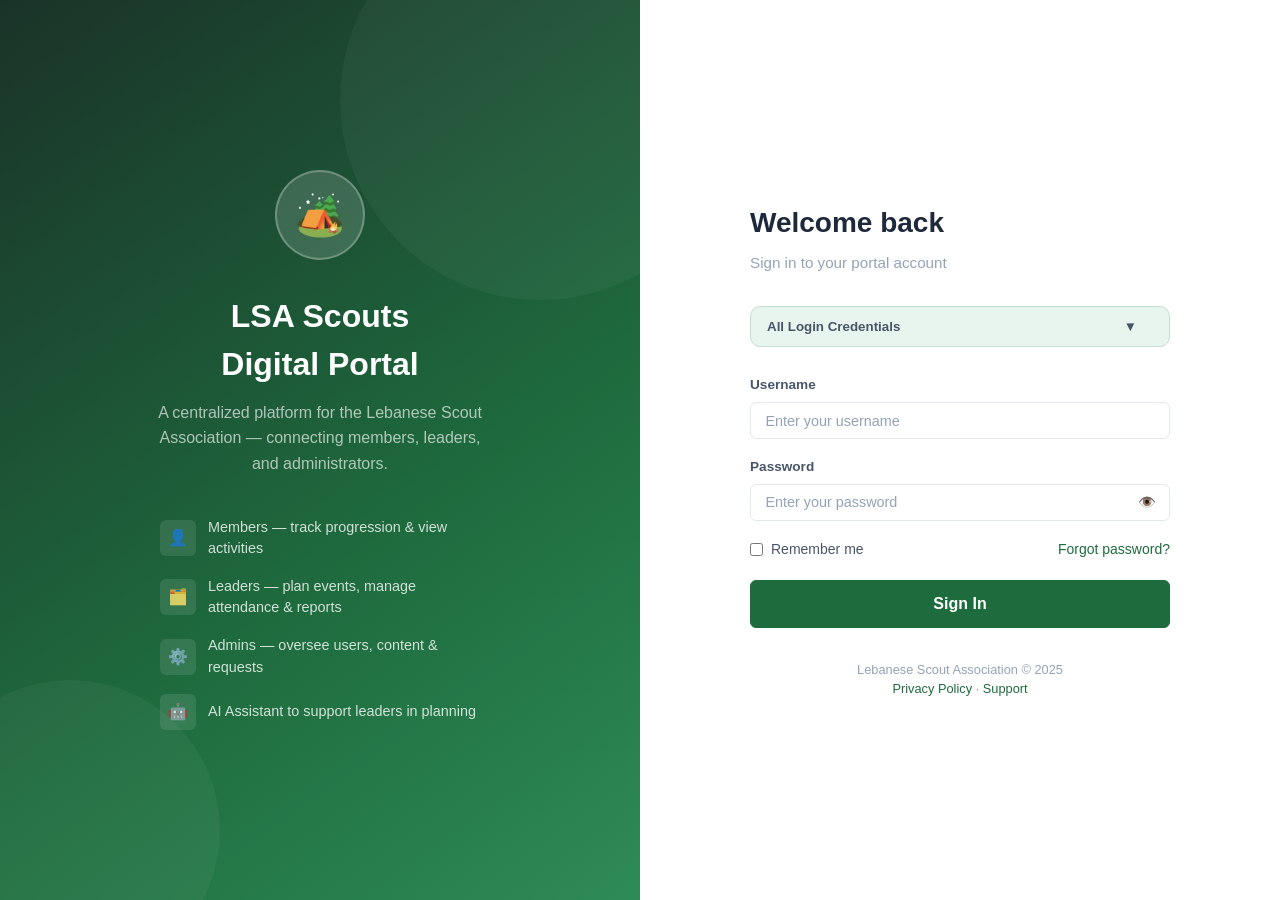
==== index.html @ 4b311499 "first commit" ====
<!DOCTYPE html>
<html lang="en">
<head>
  <meta charset="UTF-8" />
  <meta name="viewport" content="width=device-width, initial-scale=1.0" />
  <title>LSA Scouts Portal — Login</title>
  <link rel="stylesheet" href="styles.css" />
  <style>
    .login-page { min-height: 100vh; }
    .login-form-box .logo-small {
      display: none;
      width: 56px; height: 56px;
      background: var(--primary-bg);
      border-radius: 50%;
      align-items: center; justify-content: center;
      font-size: 1.75rem;
      margin-bottom: 1.5rem;
    }
    @media (max-width: 480px) {
      .login-form-box .logo-small { display: flex; }
    }
    .pw-toggle {
      position: relative;
    }
    .pw-toggle .form-control { padding-right: 2.5rem; }
    .pw-toggle-btn {
      position: absolute; right: 0.75rem; top: 50%;
      transform: translateY(-50%);
      background: none; border: none;
      color: var(--text-muted); cursor: pointer;
      font-size: 0.9rem; padding: 2px;
    }
    .remember-row {
      display: flex; justify-content: space-between; align-items: center;
      margin-bottom: 1.25rem;
    }
    .remember-row label {
      display: flex; align-items: center; gap: 0.5rem;
      font-size: 0.875rem; color: var(--text-secondary); cursor: pointer;
    }
    .remember-row a {
      font-size: 0.875rem; color: var(--primary); font-weight: 500;
    }
    .remember-row a:hover { text-decoration: underline; }
    .login-footer {
      margin-top: 2rem;
      text-align: center;
      font-size: 0.8rem;
      color: var(--text-muted);
    }
    .login-footer a { color: var(--primary); }
    .login-spinner {
      display: none;
      width: 16px; height: 16px;
      border: 2px solid rgba(255,255,255,0.4);
      border-top-color: #fff;
      border-radius: 50%;
      animation: spin 0.6s linear infinite;
    }
    @keyframes spin { to { transform: rotate(360deg); } }
    .btn-primary.loading .btn-text { display: none; }
    .btn-primary.loading .login-spinner { display: block; }
    #login-error {
      display: none;
      background: var(--danger-light);
      color: #991B1B;
      border-radius: var(--radius-sm);
      padding: 0.7rem 1rem;
      font-size: 0.875rem;
      margin-bottom: 1rem;
    }
    #login-error.show { display: flex; align-items: center; gap: 0.5rem; }
  </style>
</head>
<body>
  <div class="login-page">
    <!-- Branding Side -->
    <div class="login-brand">
      <div class="login-brand-logo">🏕️</div>
      <h1>LSA Scouts<br>Digital Portal</h1>
      <p>A centralized platform for the Lebanese Scout Association — connecting members, leaders, and administrators.</p>

      <div class="login-brand-features">
        <div class="login-feature">
          <div class="login-feature-icon">👤</div>
          <span>Members — track progression & view activities</span>
        </div>
        <div class="login-feature">
          <div class="login-feature-icon">🗂️</div>
          <span>Leaders — plan events, manage attendance & reports</span>
        </div>
        <div class="login-feature">
          <div class="login-feature-icon">⚙️</div>
          <span>Admins — oversee users, content & requests</span>
        </div>
        <div class="login-feature">
          <div class="login-feature-icon">🤖</div>
          <span>AI Assistant to support leaders in planning</span>
        </div>
      </div>
    </div>

    <!-- Form Side -->
    <div class="login-form-side">
      <div class="login-form-box">
        <div class="logo-small">🏕️</div>
        <h2>Welcome back</h2>
        <p class="login-subtitle">Sign in to your portal account</p>

        <div class="login-demo-box" style="padding:0;">
          <button onclick="toggleCreds()" style="width:100%;display:flex;justify-content:space-between;align-items:center;padding:0.75rem 1rem;background:none;border:none;cursor:pointer;font-weight:600;color:inherit;">
            <span>All Login Credentials</span>
            <span id="creds-arrow" style="transition:transform 0.2s;">▼</span>
          </button>
          <div id="creds-panel" style="display:none;padding:0 1rem 1rem;">
            <div style="font-size:0.8rem;color:var(--text-muted);margin-bottom:0.75rem;">
              All accounts use password <code style="font-size:0.85rem;">123</code> — click any username to fill the form
            </div>
            <div id="creds-tabs" style="display:flex;gap:0.25rem;flex-wrap:wrap;margin-bottom:0.75rem;"></div>
            <div id="creds-content" style="max-height:260px;overflow-y:auto;font-size:0.8rem;"></div>
          </div>
        </div>

        <div id="login-error">
          <span>⚠️</span>
          <span id="login-error-msg">Invalid username or password.</span>
        </div>

        <form id="login-form" onsubmit="handleLogin(event)">
          <div class="form-group">
            <label class="form-label" for="username">Username</label>
            <input
              class="form-control" type="text" id="username"
              placeholder="Enter your username" autocomplete="username"
              required
            />
          </div>

          <div class="form-group">
            <label class="form-label" for="password">Password</label>
            <div class="pw-toggle" style="position:relative;">
              <input
                class="form-control" type="password" id="password"
                placeholder="Enter your password" autocomplete="current-password"
                required
              />
              <button type="button" class="pw-toggle-btn" onclick="togglePw()">👁️</button>
            </div>
          </div>

          <div class="remember-row">
            <label>
              <input type="checkbox" id="remember" />
              Remember me
            </label>
            <a href="#">Forgot password?</a>
          </div>

          <button type="submit" id="login-btn" class="btn btn-primary btn-full btn-lg">
            <span class="btn-text">Sign In</span>
            <span class="login-spinner"></span>
          </button>
        </form>

        <div class="login-footer">
          Lebanese Scout Association &copy; 2025<br>
          <a href="#">Privacy Policy</a> &middot; <a href="#">Support</a>
        </div>
      </div>
    </div>
  </div>

  <script>
    const ADMIN_LEVEL_PAGES = { district: 'district.html', gc: 'gc.html', ec: 'ec.html' };
    const DASHBOARD_PAGES  = { member: 'member.html', leader: 'leader.html' };

    function getDashboardPage(user) {
      if (user.dashboard === 'admin') {
        return ADMIN_LEVEL_PAGES[user.level] || 'admin.html';
      }
      return DASHBOARD_PAGES[user.dashboard] || 'index.html';
    }

    async function handleLogin(e) {
      e.preventDefault();
      const btn = document.getElementById('login-btn');
      const err = document.getElementById('login-error');
      const username = document.getElementById('username').value.trim().toLowerCase();
      const password = document.getElementById('password').value;

      err.classList.remove('show');
      btn.classList.add('loading');

      try {
        const res = await fetch('/api/auth/login', {
          method: 'POST',
          headers: { 'Content-Type': 'application/json' },
          body: JSON.stringify({ username, password }),
        });
        const data = await res.json();

        if (!res.ok) {
          btn.classList.remove('loading');
          document.getElementById('login-error-msg').textContent =
            data.error || 'Invalid username or password.';
          err.classList.add('show');
          return;
        }

        sessionStorage.setItem('lsa_token', data.token);
        sessionStorage.setItem('lsa_user', JSON.stringify(data.user));
        window.location.href = getDashboardPage(data.user);
      } catch (ex) {
        btn.classList.remove('loading');
        document.getElementById('login-error-msg').textContent =
          'Cannot reach server. Make sure the backend is running.';
        err.classList.add('show');
      }
    }

    function togglePw() {
      const pw = document.getElementById('password');
      pw.type = pw.type === 'password' ? 'text' : 'password';
    }

    // ── Credentials panel ──────────────────────────────────────────────────────
    const DISTRICTS = [
      { name: 'Beirut',        prefix: 'bei' },
      { name: 'Bekaa',         prefix: 'bek' },
      { name: 'Mount Lebanon', prefix: 'mnt' },
      { name: 'South',         prefix: 'sth' },
    ];
    const GROUPS = [
      { code: 'BEI-B1', label: 'B1',            dist: 0 },
      { code: 'BEI-B2', label: 'B2',            dist: 0 },
      { code: 'BEI-B3', label: 'B3',            dist: 0 },
      { code: 'BEI-B4', label: 'B4',            dist: 0 },
      { code: 'BEI-B7', label: 'B7',            dist: 0 },
      { code: 'BEK-Z1', label: 'Z1 (Zahlé)',    dist: 1 },
      { code: 'BEK-Z2', label: 'Z2',            dist: 1 },
      { code: 'BEK-Z3', label: 'Z3',            dist: 1 },
      { code: 'BEK-Z4', label: 'Z4',            dist: 1 },
      { code: 'BEK-Z5', label: 'Z5',            dist: 1 },
      { code: 'MNT-B1', label: 'B1 (Brumana)',  dist: 2 },
      { code: 'MNT-R1', label: 'R1 (Rabieh)',   dist: 2 },
      { code: 'MNT-A1', label: 'A1 (Aley)',     dist: 2 },
      { code: 'MNT-M1', label: 'M1 (Monsef)',   dist: 2 },
      { code: 'STH-S1', label: 'S1 (Saida)',    dist: 3 },
      { code: 'STH-S4', label: 'S4',            dist: 3 },
      { code: 'STH-S5', label: 'S5',            dist: 3 },
      { code: 'STH-S6', label: 'S6',            dist: 3 },
      { code: 'STH-H1', label: 'H1 (Hasbaya)',  dist: 3 },
    ];

    const CREDS = {
      EC: [
        ['ec_honorary_president',  'Honorary President'],
        ['ec_president',           'President'],
        ['ec_vp_general_dev',      'VP of General Development'],
        ['ec_secretary',           'Secretary'],
        ['ec_treasurer',           'Treasurer'],
        ['ec_advisor',             'Advisor'],
        ['ec_assistant',           'Assistant'],
      ],
      GC: [
        ['gc_general_commissioner', 'General Commissioner'],
        ['gc_deputy_commissioner',  'Deputy General Commissioner'],
        ['gc_leadership_dev',       'Commissioner for Leadership Dev'],
        ['gc_admin',                'Administrative Commissioner'],
        ['gc_finance',              'Financial Commissioner'],
        ['gc_pr_media',             'Commissioner for PR & Media'],
        ['gc_music',                'Music Commissioner'],
        ['gc_cubs_commissioner',    'Commissioner for Cubs'],
        ['gc_yellows_commissioner', 'Commissioner for Yellows'],
        ['gc_scouts_commissioner',  'Commissioner for Scouts/Guides'],
        ['gc_rovers_commissioner',  'Commissioner for Rovers/Pioneers'],
      ],
      District: DISTRICTS.flatMap(d => [
        [`${d.prefix}_commissioner`,   `${d.name} — Commissioner`],
        [`${d.prefix}_admin`,          `${d.name} — Admin`],
        [`${d.prefix}_music`,          `${d.name} — Music`],
        [`${d.prefix}_pr_media`,       `${d.name} — PR & Media`],
        [`${d.prefix}_finance`,        `${d.name} — Finance`],
        [`${d.prefix}_leadership_dev`, `${d.name} — Leadership Dev`],
        [`${d.prefix}_cubs`,           `${d.name} — Cubs`],
        [`${d.prefix}_yellows`,        `${d.name} — Yellows`],
        [`${d.prefix}_scouts`,         `${d.name} — Scouts/Guides`],
        [`${d.prefix}_rovers`,         `${d.name} — Rovers/Pioneers`],
      ]),
      Group: GROUPS.flatMap(g => {
        const p = g.code.toLowerCase().replace('-', '_');
        const dist = DISTRICTS[g.dist].name;
        return [
          [`${p}_group_leader`,      `${dist} ${g.label} — Group Leader`],
          [`${p}_admin_leader`,      `${dist} ${g.label} — Admin Leader`],
          [`${p}_cubs_leader`,       `${dist} ${g.label} — Cubs Leader`],
          [`${p}_yellow_leader`,     `${dist} ${g.label} — Yellow Leader`],
          [`${p}_boyscouts_leader`,  `${dist} ${g.label} — Boy Scouts Leader`],
          [`${p}_girlscouts_leader`, `${dist} ${g.label} — Girl Scouts Leader`],
          [`${p}_rovers_leader`,     `${dist} ${g.label} — Rovers Leader`],
          [`${p}_pioneers_leader`,   `${dist} ${g.label} — Pioneers Leader`],
        ];
      }),
    };

    let activeCredsTab = 'EC';

    function toggleCreds() {
      const panel = document.getElementById('creds-panel');
      const arrow = document.getElementById('creds-arrow');
      const open = panel.style.display === 'none';
      panel.style.display = open ? '' : 'none';
      arrow.style.transform = open ? 'rotate(180deg)' : '';
      if (open && !document.getElementById('creds-tabs').children.length) renderCredsTabs();
    }

    function renderCredsTabs() {
      const tabs = document.getElementById('creds-tabs');
      tabs.innerHTML = Object.keys(CREDS).map(k => `
        <button onclick="switchCredsTab('${k}')" id="ctab-${k}"
          style="padding:0.25rem 0.65rem;border-radius:4px;border:1px solid var(--border-light);
                 background:${k===activeCredsTab?'var(--primary)':'var(--surface-alt)'};
                 color:${k===activeCredsTab?'#fff':'var(--text-secondary)'};
                 cursor:pointer;font-size:0.75rem;font-weight:500;">
          ${k}
        </button>`).join('');
      renderCredsContent();
    }

    function switchCredsTab(tab) {
      activeCredsTab = tab;
      Object.keys(CREDS).forEach(k => {
        const btn = document.getElementById('ctab-' + k);
        if (!btn) return;
        btn.style.background = k === tab ? 'var(--primary)' : 'var(--surface-alt)';
        btn.style.color = k === tab ? '#fff' : 'var(--text-secondary)';
      });
      renderCredsContent();
    }

    function renderCredsContent() {
      const el = document.getElementById('creds-content');
      el.innerHTML = CREDS[activeCredsTab].map(([u, label]) => `
        <div onclick="fillCred('${u}')"
             style="display:flex;justify-content:space-between;align-items:center;
                    padding:0.3rem 0.4rem;border-radius:4px;cursor:pointer;gap:1rem;"
             onmouseover="this.style.background='var(--primary-bg)'"
             onmouseout="this.style.background=''">
          <span style="color:var(--text-muted);font-size:0.77rem;">${label}</span>
          <code style="font-size:0.78rem;white-space:nowrap;">${u}</code>
        </div>`).join('');
    }

    function fillCred(username) {
      document.getElementById('username').value = username;
      document.getElementById('password').value = '123';
      toggleCreds();
    }

    // Redirect if already logged in
    window.addEventListener('load', () => {
      const token = sessionStorage.getItem('lsa_token');
      const user  = JSON.parse(sessionStorage.getItem('lsa_user') || 'null');
      if (token && user) {
        window.location.href = getDashboardPage(user);
      }
    });
  </script>
</body>
</html>
---- styles.css ----
/* ============================================================
   LSA Scouts Digital Portal — Shared Stylesheet
   ============================================================ */

/* 1. Reset */
*, *::before, *::after { box-sizing: border-box; margin: 0; padding: 0; }
html { font-size: 16px; scroll-behavior: smooth; }
body {
  font-family: -apple-system, BlinkMacSystemFont, 'Segoe UI', Roboto, Oxygen, Ubuntu, sans-serif;
  background: var(--bg);
  color: var(--text);
  line-height: 1.5;
  min-height: 100vh;
}
a { color: inherit; text-decoration: none; }
img { max-width: 100%; display: block; }
button { cursor: pointer; font-family: inherit; }
input, textarea, select { font-family: inherit; }

/* 2. Design Tokens */
:root {
  --primary:         #1E6B3E;
  --primary-light:   #2E8B57;
  --primary-lighter: #4DB87A;
  --primary-bg:      #E8F5EE;
  --primary-dark:    #155230;

  --accent:          #F59E0B;
  --accent-light:    #FDE68A;
  --accent-dark:     #B45309;

  --bg:              #F2F5F8;
  --surface:         #FFFFFF;
  --surface-2:       #F8FAFC;

  --sidebar-bg:      #1A3328;
  --sidebar-text:    #A8C5B5;
  --sidebar-hover:   rgba(255,255,255,0.07);
  --sidebar-active-bg: rgba(255,255,255,0.13);
  --sidebar-active:  #FFFFFF;
  --sidebar-border:  rgba(255,255,255,0.07);

  --text:            #1E293B;
  --text-secondary:  #475569;
  --text-muted:      #94A3B8;
  --text-light:      #CBD5E1;

  --border:          #E2E8F0;
  --border-light:    #F1F5F9;

  --danger:          #DC2626;
  --danger-light:    #FEE2E2;
  --success:         #16A34A;
  --success-light:   #DCFCE7;
  --warning:         #D97706;
  --warning-light:   #FEF3C7;
  --info:            #2563EB;
  --info-light:      #DBEAFE;

  --sidebar-w:       260px;
  --header-h:        64px;
  --radius-sm:       6px;
  --radius:          10px;
  --radius-lg:       16px;
  --shadow-sm:       0 1px 2px rgba(0,0,0,0.05);
  --shadow:          0 1px 3px rgba(0,0,0,0.1), 0 1px 2px rgba(0,0,0,0.06);
  --shadow-md:       0 4px 6px -1px rgba(0,0,0,0.1), 0 2px 4px -1px rgba(0,0,0,0.06);
  --shadow-lg:       0 10px 15px -3px rgba(0,0,0,0.1), 0 4px 6px -2px rgba(0,0,0,0.05);
  --transition:      0.2s ease;
}

/* 3. Scrollbar */
::-webkit-scrollbar { width: 6px; height: 6px; }
::-webkit-scrollbar-track { background: transparent; }
::-webkit-scrollbar-thumb { background: var(--border); border-radius: 99px; }
::-webkit-scrollbar-thumb:hover { background: var(--text-muted); }

/* ============================================================
   LOGIN PAGE
   ============================================================ */
.login-page {
  min-height: 100vh;
  display: grid;
  grid-template-columns: 1fr 1fr;
}

.login-brand {
  background: linear-gradient(145deg, #1A3328 0%, #1E6B3E 60%, #2E8B57 100%);
  display: flex;
  flex-direction: column;
  align-items: center;
  justify-content: center;
  padding: 3rem;
  position: relative;
  overflow: hidden;
}

.login-brand::before {
  content: '';
  position: absolute;
  width: 400px; height: 400px;
  border-radius: 50%;
  background: rgba(255,255,255,0.04);
  top: -100px; right: -100px;
}
.login-brand::after {
  content: '';
  position: absolute;
  width: 300px; height: 300px;
  border-radius: 50%;
  background: rgba(255,255,255,0.04);
  bottom: -80px; left: -80px;
}

.login-brand-logo {
  width: 90px; height: 90px;
  background: rgba(255,255,255,0.15);
  border-radius: 50%;
  display: flex; align-items: center; justify-content: center;
  font-size: 2.5rem;
  margin-bottom: 2rem;
  border: 2px solid rgba(255,255,255,0.25);
}

.login-brand h1 {
  color: #fff;
  font-size: 2rem;
  font-weight: 700;
  text-align: center;
  margin-bottom: 0.75rem;
}

.login-brand p {
  color: rgba(255,255,255,0.65);
  text-align: center;
  font-size: 1rem;
  max-width: 340px;
  line-height: 1.6;
}

.login-brand-features {
  margin-top: 2.5rem;
  display: flex;
  flex-direction: column;
  gap: 1rem;
  width: 100%;
  max-width: 320px;
}

.login-feature {
  display: flex;
  align-items: center;
  gap: 0.75rem;
  color: rgba(255,255,255,0.8);
  font-size: 0.9rem;
}

.login-feature-icon {
  width: 36px; height: 36px;
  background: rgba(255,255,255,0.1);
  border-radius: var(--radius-sm);
  display: flex; align-items: center; justify-content: center;
  font-size: 1rem;
  flex-shrink: 0;
}

.login-form-side {
  display: flex;
  align-items: center;
  justify-content: center;
  padding: 3rem 2rem;
  background: var(--surface);
}

.login-form-box {
  width: 100%;
  max-width: 420px;
}

.login-form-box h2 {
  font-size: 1.75rem;
  font-weight: 700;
  color: var(--text);
  margin-bottom: 0.5rem;
}

.login-form-box .login-subtitle {
  color: var(--text-muted);
  font-size: 0.95rem;
  margin-bottom: 2rem;
}

.login-demo-box {
  background: var(--primary-bg);
  border: 1px solid #c3dfd0;
  border-radius: var(--radius);
  padding: 1rem 1.25rem;
  margin-bottom: 1.75rem;
  font-size: 0.85rem;
}

.login-demo-box strong {
  display: block;
  color: var(--primary-dark);
  margin-bottom: 0.4rem;
  font-size: 0.8rem;
  text-transform: uppercase;
  letter-spacing: 0.05em;
}

.login-demo-box span {
  color: var(--text-secondary);
  display: inline-block;
  margin-right: 1rem;
}

/* ============================================================
   APP SHELL (all dashboards)
   ============================================================ */
.app {
  display: flex;
  min-height: 100vh;
}

/* --- Sidebar --- */
.sidebar {
  width: var(--sidebar-w);
  background: var(--sidebar-bg);
  display: flex;
  flex-direction: column;
  position: fixed;
  top: 0; left: 0; bottom: 0;
  z-index: 100;
  transition: transform var(--transition);
}

.sidebar-header {
  padding: 1.25rem 1.5rem;
  border-bottom: 1px solid var(--sidebar-border);
  display: flex;
  align-items: center;
  gap: 0.75rem;
  min-height: var(--header-h);
}

.sidebar-logo {
  width: 40px; height: 40px;
  background: var(--primary-light);
  border-radius: var(--radius-sm);
  display: flex; align-items: center; justify-content: center;
  font-size: 1.25rem;
  flex-shrink: 0;
}

.sidebar-title {
  color: #fff;
  font-size: 0.95rem;
  font-weight: 700;
  line-height: 1.2;
}
.sidebar-title small {
  display: block;
  color: var(--sidebar-text);
  font-size: 0.72rem;
  font-weight: 400;
  margin-top: 1px;
}

.sidebar-nav {
  flex: 1;
  padding: 1rem 0;
  overflow-y: auto;
}

.nav-section-label {
  padding: 0.5rem 1.5rem 0.25rem;
  font-size: 0.7rem;
  text-transform: uppercase;
  letter-spacing: 0.08em;
  color: rgba(168,197,181,0.5);
  font-weight: 600;
}

.nav-item {
  display: flex;
  align-items: center;
  gap: 0.75rem;
  padding: 0.65rem 1.5rem;
  color: var(--sidebar-text);
  font-size: 0.9rem;
  cursor: pointer;
  border-radius: 0;
  transition: background var(--transition), color var(--transition);
  border: none;
  background: none;
  width: 100%;
  text-align: left;
  position: relative;
}

.nav-item:hover {
  background: var(--sidebar-hover);
  color: #fff;
}

.nav-item.active {
  background: var(--sidebar-active-bg);
  color: var(--sidebar-active);
}

.nav-item.active::before {
  content: '';
  position: absolute;
  left: 0; top: 0; bottom: 0;
  width: 3px;
  background: var(--accent);
  border-radius: 0 2px 2px 0;
}

.nav-icon {
  font-size: 1.1rem;
  width: 20px;
  text-align: center;
  flex-shrink: 0;
}

.nav-badge {
  margin-left: auto;
  background: var(--danger);
  color: #fff;
  font-size: 0.7rem;
  font-weight: 600;
  padding: 1px 7px;
  border-radius: 99px;
  min-width: 20px;
  text-align: center;
}

.sidebar-footer {
  padding: 1rem 1.5rem;
  border-top: 1px solid var(--sidebar-border);
}

.sidebar-user {
  display: flex;
  align-items: center;
  gap: 0.75rem;
}

.sidebar-avatar {
  width: 36px; height: 36px;
  background: var(--primary-light);
  border-radius: 50%;
  display: flex; align-items: center; justify-content: center;
  font-size: 0.85rem;
  font-weight: 700;
  color: #fff;
  flex-shrink: 0;
}

.sidebar-user-info {
  flex: 1;
  min-width: 0;
}
.sidebar-user-name {
  color: #fff;
  font-size: 0.85rem;
  font-weight: 600;
  white-space: nowrap;
  overflow: hidden;
  text-overflow: ellipsis;
}
.sidebar-user-role {
  color: var(--sidebar-text);
  font-size: 0.72rem;
}

.sidebar-logout {
  background: none;
  border: none;
  color: var(--sidebar-text);
  font-size: 1rem;
  cursor: pointer;
  padding: 4px;
  border-radius: var(--radius-sm);
  transition: color var(--transition);
  flex-shrink: 0;
}
.sidebar-logout:hover { color: #fff; }

/* --- Main Content --- */
.main {
  margin-left: var(--sidebar-w);
  flex: 1;
  min-width: 0;
  display: flex;
  flex-direction: column;
}

.header {
  height: var(--header-h);
  background: var(--surface);
  border-bottom: 1px solid var(--border);
  display: flex;
  align-items: center;
  padding: 0 1.75rem;
  gap: 1rem;
  position: sticky;
  top: 0;
  z-index: 50;
  box-shadow: var(--shadow-sm);
}

.header-title {
  flex: 1;
}
.header-title h2 {
  font-size: 1.1rem;
  font-weight: 700;
  color: var(--text);
}
.header-title p {
  font-size: 0.8rem;
  color: var(--text-muted);
}

.header-actions {
  display: flex;
  align-items: center;
  gap: 0.5rem;
}

.icon-btn {
  width: 38px; height: 38px;
  border-radius: var(--radius-sm);
  border: 1px solid var(--border);
  background: var(--surface);
  color: var(--text-secondary);
  font-size: 1rem;
  display: flex; align-items: center; justify-content: center;
  cursor: pointer;
  transition: all var(--transition);
  position: relative;
}
.icon-btn:hover { background: var(--bg); color: var(--text); }
.icon-btn .badge-dot {
  position: absolute;
  top: 6px; right: 6px;
  width: 8px; height: 8px;
  background: var(--danger);
  border-radius: 50%;
  border: 2px solid var(--surface);
}

.header-avatar {
  width: 36px; height: 36px;
  background: var(--primary-bg);
  border-radius: 50%;
  display: flex; align-items: center; justify-content: center;
  font-size: 0.85rem;
  font-weight: 700;
  color: var(--primary);
  border: 2px solid var(--primary-bg);
  cursor: pointer;
}

.content {
  padding: 1.75rem;
  flex: 1;
}

/* ============================================================
   SECTION VISIBILITY
   ============================================================ */
.section { display: none; }
.section.active { display: block; }

/* ============================================================
   PAGE HEADER (within content)
   ============================================================ */
.page-header {
  margin-bottom: 1.5rem;
}
.page-header h3 {
  font-size: 1.35rem;
  font-weight: 700;
  color: var(--text);
}
.page-header p {
  color: var(--text-muted);
  font-size: 0.9rem;
  margin-top: 0.25rem;
}

/* ============================================================
   STAT CARDS
   ============================================================ */
.stats-grid {
  display: grid;
  grid-template-columns: repeat(auto-fit, minmax(200px, 1fr));
  gap: 1rem;
  margin-bottom: 1.5rem;
}

.stat-card {
  background: var(--surface);
  border-radius: var(--radius);
  padding: 1.25rem 1.5rem;
  box-shadow: var(--shadow-sm);
  border: 1px solid var(--border-light);
  display: flex;
  align-items: flex-start;
  gap: 1rem;
}

.stat-icon {
  width: 44px; height: 44px;
  border-radius: var(--radius-sm);
  display: flex; align-items: center; justify-content: center;
  font-size: 1.25rem;
  flex-shrink: 0;
}
.stat-icon.green  { background: var(--success-light); }
.stat-icon.blue   { background: var(--info-light); }
.stat-icon.amber  { background: var(--warning-light); }
.stat-icon.red    { background: var(--danger-light); }
.stat-icon.purple { background: #EDE9FE; }

.stat-info { flex: 1; }
.stat-value {
  font-size: 1.75rem;
  font-weight: 700;
  color: var(--text);
  line-height: 1;
}
.stat-label {
  font-size: 0.82rem;
  color: var(--text-muted);
  margin-top: 0.25rem;
}
.stat-change {
  font-size: 0.78rem;
  color: var(--success);
  margin-top: 0.2rem;
}

/* ============================================================
   CARDS
   ============================================================ */
.card {
  background: var(--surface);
  border-radius: var(--radius);
  border: 1px solid var(--border-light);
  box-shadow: var(--shadow-sm);
}

.card-header {
  padding: 1.1rem 1.5rem;
  border-bottom: 1px solid var(--border-light);
  display: flex;
  align-items: center;
  justify-content: space-between;
  gap: 1rem;
}

.card-title {
  font-size: 0.95rem;
  font-weight: 600;
  color: var(--text);
}

.card-body {
  padding: 1.5rem;
}

.card-footer {
  padding: 1rem 1.5rem;
  border-top: 1px solid var(--border-light);
  background: var(--surface-2);
  border-radius: 0 0 var(--radius) var(--radius);
}

/* ============================================================
   GRID LAYOUTS
   ============================================================ */
.grid-2 { display: grid; grid-template-columns: 1fr 1fr; gap: 1.25rem; }
.grid-3 { display: grid; grid-template-columns: repeat(3, 1fr); gap: 1.25rem; }
.gap-1 { gap: 1rem; }

/* ============================================================
   BUTTONS
   ============================================================ */
.btn {
  display: inline-flex;
  align-items: center;
  gap: 0.5rem;
  padding: 0.55rem 1.1rem;
  border-radius: var(--radius-sm);
  font-size: 0.875rem;
  font-weight: 600;
  border: 1px solid transparent;
  cursor: pointer;
  transition: all var(--transition);
  white-space: nowrap;
  line-height: 1.4;
}

.btn-primary {
  background: var(--primary);
  color: #fff;
  border-color: var(--primary);
}
.btn-primary:hover { background: var(--primary-dark); border-color: var(--primary-dark); }

.btn-secondary {
  background: var(--surface);
  color: var(--text);
  border-color: var(--border);
}
.btn-secondary:hover { background: var(--bg); }

.btn-success {
  background: var(--success);
  color: #fff;
  border-color: var(--success);
}
.btn-success:hover { background: #15803D; }

.btn-danger {
  background: var(--danger);
  color: #fff;
  border-color: var(--danger);
}
.btn-danger:hover { background: #B91C1C; }

.btn-warning {
  background: var(--warning);
  color: #fff;
  border-color: var(--warning);
}
.btn-warning:hover { background: var(--accent-dark); }

.btn-outline-primary {
  background: transparent;
  color: var(--primary);
  border-color: var(--primary);
}
.btn-outline-primary:hover { background: var(--primary-bg); }

.btn-sm { padding: 0.35rem 0.75rem; font-size: 0.8rem; }
.btn-lg { padding: 0.75rem 1.5rem; font-size: 1rem; }
.btn-full { width: 100%; justify-content: center; }
.btn-icon { padding: 0.55rem; }

/* ============================================================
   FORMS
   ============================================================ */
.form-group { margin-bottom: 1.1rem; }
.form-row { display: grid; grid-template-columns: 1fr 1fr; gap: 1rem; margin-bottom: 1.1rem; }

.form-label {
  display: block;
  font-size: 0.85rem;
  font-weight: 600;
  color: var(--text-secondary);
  margin-bottom: 0.4rem;
}

.form-control {
  width: 100%;
  padding: 0.6rem 0.9rem;
  border: 1px solid var(--border);
  border-radius: var(--radius-sm);
  font-size: 0.9rem;
  color: var(--text);
  background: var(--surface);
  transition: border-color var(--transition), box-shadow var(--transition);
  outline: none;
}
.form-control:focus {
  border-color: var(--primary-light);
  box-shadow: 0 0 0 3px rgba(46,139,87,0.12);
}
.form-control::placeholder { color: var(--text-muted); }

textarea.form-control {
  resize: vertical;
  min-height: 90px;
}

select.form-control { cursor: pointer; }

.form-hint {
  font-size: 0.78rem;
  color: var(--text-muted);
  margin-top: 0.3rem;
}

.input-group {
  display: flex;
}
.input-group .form-control {
  border-radius: var(--radius-sm) 0 0 var(--radius-sm);
  flex: 1;
}
.input-group .btn {
  border-radius: 0 var(--radius-sm) var(--radius-sm) 0;
  border-left: none;
}

.form-error {
  color: var(--danger);
  font-size: 0.8rem;
  margin-top: 0.25rem;
  display: none;
}
.form-error.show { display: block; }

/* ============================================================
   BADGES
   ============================================================ */
.badge {
  display: inline-flex;
  align-items: center;
  gap: 0.3rem;
  padding: 0.2rem 0.65rem;
  border-radius: 99px;
  font-size: 0.75rem;
  font-weight: 600;
}
.badge-success  { background: var(--success-light);  color: #15803D; }
.badge-danger   { background: var(--danger-light);   color: #B91C1C; }
.badge-warning  { background: var(--warning-light);  color: #92400E; }
.badge-info     { background: var(--info-light);     color: #1D4ED8; }
.badge-neutral  { background: var(--bg);             color: var(--text-secondary); border: 1px solid var(--border); }
.badge-primary  { background: var(--primary-bg);     color: var(--primary-dark); }

/* ============================================================
   TABLES
   ============================================================ */
.table-wrapper {
  overflow-x: auto;
  border-radius: var(--radius);
  border: 1px solid var(--border-light);
}

table {
  width: 100%;
  border-collapse: collapse;
  font-size: 0.875rem;
}

thead th {
  background: var(--surface-2);
  padding: 0.75rem 1rem;
  text-align: left;
  font-size: 0.78rem;
  font-weight: 600;
  text-transform: uppercase;
  letter-spacing: 0.05em;
  color: var(--text-muted);
  border-bottom: 1px solid var(--border);
  white-space: nowrap;
}

tbody td {
  padding: 0.85rem 1rem;
  border-bottom: 1px solid var(--border-light);
  color: var(--text);
  vertical-align: middle;
}

tbody tr:last-child td { border-bottom: none; }
tbody tr:hover td { background: var(--surface-2); }

.td-name { font-weight: 600; }
.td-muted { color: var(--text-muted); font-size: 0.82rem; }

/* ============================================================
   ACTIVITY ITEMS
   ============================================================ */
.activity-list {
  display: flex;
  flex-direction: column;
  gap: 0;
}

.activity-item {
  display: flex;
  align-items: flex-start;
  gap: 1rem;
  padding: 1rem 1.5rem;
  border-bottom: 1px solid var(--border-light);
  transition: background var(--transition);
}
.activity-item:last-child { border-bottom: none; }
.activity-item:hover { background: var(--surface-2); }

.activity-dot {
  width: 10px; height: 10px;
  border-radius: 50%;
  margin-top: 5px;
  flex-shrink: 0;
}
.dot-green  { background: var(--success); }
.dot-blue   { background: var(--info); }
.dot-amber  { background: var(--accent); }
.dot-red    { background: var(--danger); }

.activity-info { flex: 1; }
.activity-title { font-size: 0.9rem; font-weight: 600; color: var(--text); }
.activity-meta  { font-size: 0.8rem; color: var(--text-muted); margin-top: 0.15rem; }

.activity-time {
  font-size: 0.78rem;
  color: var(--text-muted);
  white-space: nowrap;
}

/* ============================================================
   RESOURCE CARDS (grid)
   ============================================================ */
.resource-grid {
  display: grid;
  grid-template-columns: repeat(auto-fill, minmax(200px, 1fr));
  gap: 1rem;
}

.resource-card {
  background: var(--surface);
  border: 1px solid var(--border-light);
  border-radius: var(--radius);
  padding: 1.25rem;
  display: flex;
  flex-direction: column;
  align-items: flex-start;
  gap: 0.75rem;
  cursor: pointer;
  transition: all var(--transition);
  box-shadow: var(--shadow-sm);
}
.resource-card:hover {
  transform: translateY(-2px);
  box-shadow: var(--shadow-md);
  border-color: var(--primary-lighter);
}

.resource-icon {
  width: 48px; height: 48px;
  border-radius: var(--radius-sm);
  display: flex; align-items: center; justify-content: center;
  font-size: 1.5rem;
}

.resource-title {
  font-size: 0.88rem;
  font-weight: 600;
  color: var(--text);
  line-height: 1.3;
}
.resource-type {
  font-size: 0.75rem;
  color: var(--text-muted);
}

/* ============================================================
   PROGRESS BAR
   ============================================================ */
.progress-bar {
  height: 8px;
  background: var(--border);
  border-radius: 99px;
  overflow: hidden;
}
.progress-fill {
  height: 100%;
  background: linear-gradient(90deg, var(--primary), var(--primary-lighter));
  border-radius: 99px;
  transition: width 0.5s ease;
}
.progress-fill.amber { background: linear-gradient(90deg, var(--accent-dark), var(--accent)); }
.progress-fill.blue  { background: linear-gradient(90deg, var(--info), #60A5FA); }

/* ============================================================
   ALERTS / TOAST
   ============================================================ */
.alert {
  display: flex;
  align-items: flex-start;
  gap: 0.75rem;
  padding: 0.9rem 1rem;
  border-radius: var(--radius-sm);
  font-size: 0.875rem;
  margin-bottom: 1rem;
}
.alert-success { background: var(--success-light); color: #166534; }
.alert-danger   { background: var(--danger-light);  color: #991B1B; }
.alert-warning  { background: var(--warning-light); color: #92400E; }
.alert-info     { background: var(--info-light);    color: #1E40AF; }
.alert-icon { font-size: 1rem; flex-shrink: 0; }

/* Toast notifications */
#toast-container {
  position: fixed;
  top: 1rem; right: 1rem;
  z-index: 9999;
  display: flex;
  flex-direction: column;
  gap: 0.5rem;
}

.toast {
  min-width: 280px;
  max-width: 360px;
  background: var(--text);
  color: #fff;
  padding: 0.85rem 1.1rem;
  border-radius: var(--radius);
  box-shadow: var(--shadow-lg);
  display: flex;
  align-items: flex-start;
  gap: 0.75rem;
  animation: slideIn 0.25s ease;
  font-size: 0.875rem;
}
.toast.success { background: var(--success); }
.toast.danger  { background: var(--danger); }
.toast.warning { background: var(--warning); }

@keyframes slideIn {
  from { opacity: 0; transform: translateX(20px); }
  to   { opacity: 1; transform: translateX(0); }
}

/* ============================================================
   MODAL
   ============================================================ */
.modal-overlay {
  position: fixed; inset: 0;
  background: rgba(0,0,0,0.45);
  z-index: 200;
  display: flex;
  align-items: center;
  justify-content: center;
  padding: 1rem;
  opacity: 0;
  visibility: hidden;
  transition: all var(--transition);
}
.modal-overlay.open {
  opacity: 1;
  visibility: visible;
}

.modal {
  background: var(--surface);
  border-radius: var(--radius-lg);
  box-shadow: var(--shadow-lg);
  width: 100%;
  max-width: 500px;
  max-height: 90vh;
  overflow-y: auto;
  transform: scale(0.95);
  transition: transform var(--transition);
}
.modal-overlay.open .modal { transform: scale(1); }

.modal-header {
  padding: 1.25rem 1.5rem;
  border-bottom: 1px solid var(--border-light);
  display: flex;
  align-items: center;
  justify-content: space-between;
}
.modal-title { font-size: 1.05rem; font-weight: 700; }
.modal-close {
  background: none; border: none;
  font-size: 1.25rem; color: var(--text-muted);
  cursor: pointer; line-height: 1;
  padding: 2px;
}
.modal-close:hover { color: var(--text); }
.modal-body   { padding: 1.5rem; }
.modal-footer {
  padding: 1rem 1.5rem;
  border-top: 1px solid var(--border-light);
  display: flex; justify-content: flex-end; gap: 0.75rem;
}

/* ============================================================
   AI ASSISTANT CHAT
   ============================================================ */
.chat-container {
  display: flex;
  flex-direction: column;
  height: 500px;
  border: 1px solid var(--border);
  border-radius: var(--radius);
  background: var(--surface);
  overflow: hidden;
}

.chat-messages {
  flex: 1;
  overflow-y: auto;
  padding: 1.25rem;
  display: flex;
  flex-direction: column;
  gap: 1rem;
  background: var(--surface-2);
}

.chat-msg {
  display: flex;
  gap: 0.75rem;
  max-width: 85%;
}
.chat-msg.user { margin-left: auto; flex-direction: row-reverse; }

.chat-avatar {
  width: 34px; height: 34px;
  border-radius: 50%;
  display: flex; align-items: center; justify-content: center;
  font-size: 0.85rem;
  font-weight: 700;
  flex-shrink: 0;
  align-self: flex-end;
}
.chat-msg.assistant .chat-avatar { background: var(--primary-bg); color: var(--primary); }
.chat-msg.user      .chat-avatar { background: var(--primary); color: #fff; }

.chat-bubble {
  padding: 0.75rem 1rem;
  border-radius: var(--radius);
  font-size: 0.875rem;
  line-height: 1.6;
}
.chat-msg.assistant .chat-bubble {
  background: var(--surface);
  border: 1px solid var(--border);
  border-radius: 0 var(--radius) var(--radius) var(--radius);
}
.chat-msg.user .chat-bubble {
  background: var(--primary);
  color: #fff;
  border-radius: var(--radius) 0 var(--radius) var(--radius);
}

.chat-input-area {
  padding: 1rem;
  border-top: 1px solid var(--border);
  display: flex;
  gap: 0.5rem;
}
.chat-input-area .form-control {
  flex: 1;
  resize: none;
  min-height: 42px;
  max-height: 120px;
}

/* ============================================================
   TABS (within sections)
   ============================================================ */
.tab-bar {
  display: flex;
  gap: 0;
  border-bottom: 2px solid var(--border);
  margin-bottom: 1.5rem;
}
.tab-btn {
  padding: 0.6rem 1.1rem;
  font-size: 0.875rem;
  font-weight: 500;
  color: var(--text-muted);
  background: none;
  border: none;
  border-bottom: 2px solid transparent;
  margin-bottom: -2px;
  cursor: pointer;
  transition: all var(--transition);
}
.tab-btn:hover { color: var(--text); }
.tab-btn.active { color: var(--primary); border-bottom-color: var(--primary); font-weight: 600; }

.tab-pane { display: none; }
.tab-pane.active { display: block; }

/* ============================================================
   EMPTY STATE
   ============================================================ */
.empty-state {
  text-align: center;
  padding: 3rem 1rem;
  color: var(--text-muted);
}
.empty-icon { font-size: 3rem; margin-bottom: 0.75rem; opacity: 0.5; }
.empty-title { font-weight: 600; color: var(--text-secondary); margin-bottom: 0.25rem; }

/* ============================================================
   CHECKBOX
   ============================================================ */
.checkbox-row {
  display: flex;
  align-items: center;
  gap: 0.75rem;
  padding: 0.6rem 0;
}
.checkbox-row input[type="checkbox"] {
  width: 16px; height: 16px;
  accent-color: var(--primary);
  cursor: pointer;
}
.checkbox-label { font-size: 0.875rem; color: var(--text); }

/* ============================================================
   ATTENDANCE TABLE
   ============================================================ */
.attendance-header {
  display: flex;
  justify-content: space-between;
  align-items: center;
  margin-bottom: 1rem;
}

/* ============================================================
   NOTIFICATION ITEM
   ============================================================ */
.notif-item {
  display: flex;
  gap: 1rem;
  padding: 1rem 1.5rem;
  border-bottom: 1px solid var(--border-light);
  align-items: flex-start;
}
.notif-item:last-child { border-bottom: none; }
.notif-item.unread { background: #F0F9F4; }
.notif-icon {
  width: 38px; height: 38px;
  border-radius: 50%;
  display: flex; align-items: center; justify-content: center;
  font-size: 1rem;
  flex-shrink: 0;
}
.notif-text { flex: 1; }
.notif-title { font-size: 0.875rem; font-weight: 600; color: var(--text); }
.notif-body  { font-size: 0.82rem; color: var(--text-secondary); margin-top: 0.15rem; }
.notif-time  { font-size: 0.75rem; color: var(--text-muted); margin-top: 0.25rem; }

/* ============================================================
   MOBILE (hamburger toggle)
   ============================================================ */
.sidebar-toggle {
  display: none;
  background: none;
  border: none;
  font-size: 1.25rem;
  color: var(--text);
  cursor: pointer;
  padding: 4px;
  margin-right: 0.5rem;
}

@media (max-width: 768px) {
  .sidebar-toggle { display: flex; }
  .sidebar {
    transform: translateX(calc(-1 * var(--sidebar-w)));
  }
  .sidebar.open { transform: translateX(0); }
  .main { margin-left: 0; }
  .grid-2, .grid-3 { grid-template-columns: 1fr; }
  .form-row { grid-template-columns: 1fr; }
  .stats-grid { grid-template-columns: repeat(2, 1fr); }
  .content { padding: 1rem; }
}

@media (max-width: 480px) {
  .stats-grid { grid-template-columns: 1fr; }
  .login-page { grid-template-columns: 1fr; }
  .login-brand { display: none; }
}

/* ============================================================
   MISC UTILITIES
   ============================================================ */
.flex { display: flex; }
.flex-col { display: flex; flex-direction: column; }
.items-center { align-items: center; }
.justify-between { justify-content: space-between; }
.gap-2 { gap: 0.5rem; }
.gap-3 { gap: 0.75rem; }
.gap-4 { gap: 1rem; }
.mt-1 { margin-top: 0.25rem; }
.mt-2 { margin-top: 0.5rem; }
.mt-3 { margin-top: 0.75rem; }
.mt-4 { margin-top: 1rem; }
.mb-4 { margin-bottom: 1rem; }
.mb-6 { margin-bottom: 1.5rem; }
.text-sm { font-size: 0.875rem; }
.text-xs { font-size: 0.75rem; }
.text-muted { color: var(--text-muted); }
.text-right { text-align: right; }
.font-semibold { font-weight: 600; }
.w-full { width: 100%; }
.divider {
  height: 1px;
  background: var(--border-light);
  margin: 1.25rem 0;
}
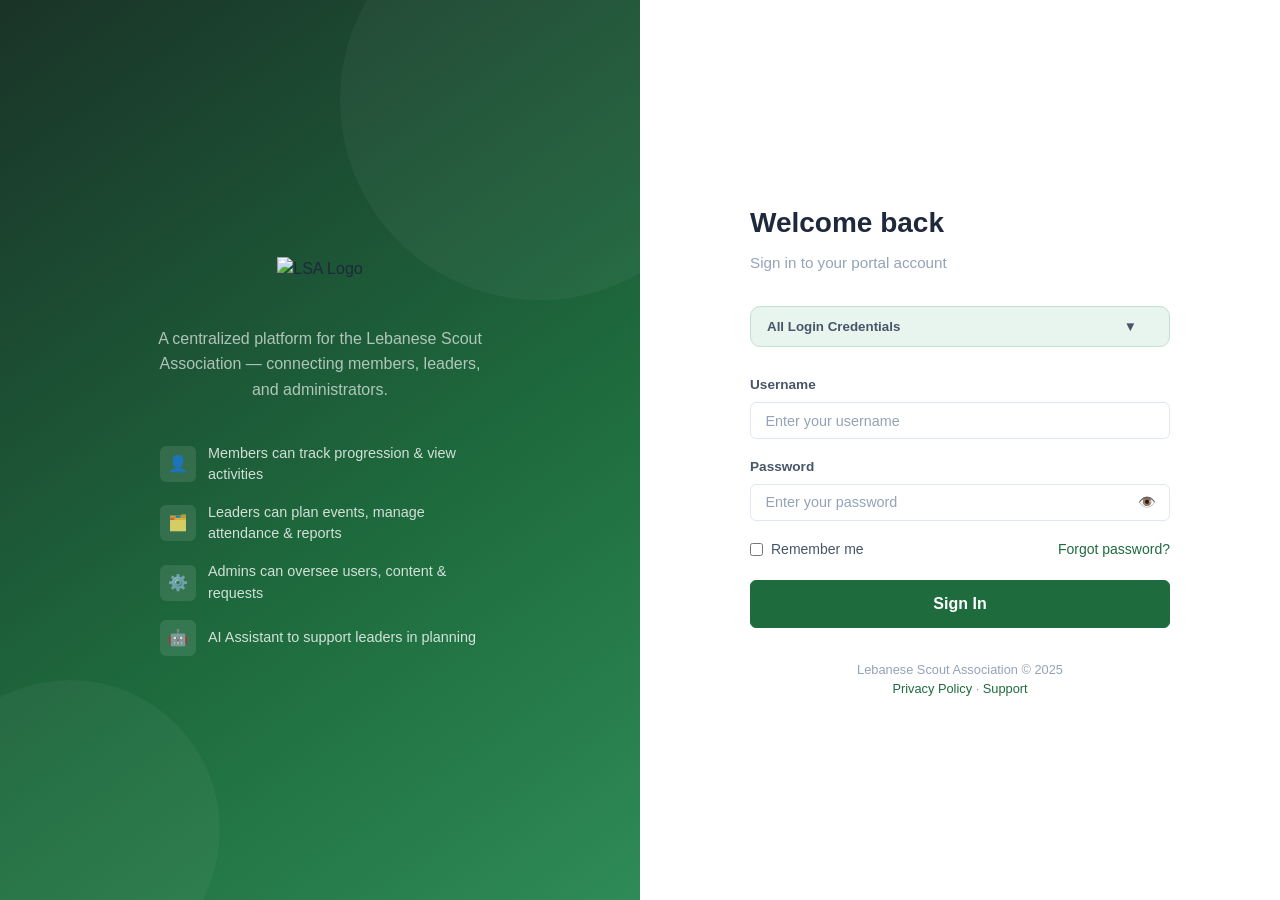
==== commit 952d3838: "ticket #3" ====
--- a/index.html
+++ b/index.html
@@ -4,94 +4,29 @@
   <meta charset="UTF-8" />
   <meta name="viewport" content="width=device-width, initial-scale=1.0" />
   <title>LSA Scouts Portal — Login</title>
-  <link rel="stylesheet" href="styles.css" />
-  <style>
-    .login-page { min-height: 100vh; }
-    .login-form-box .logo-small {
-      display: none;
-      width: 56px; height: 56px;
-      background: var(--primary-bg);
-      border-radius: 50%;
-      align-items: center; justify-content: center;
-      font-size: 1.75rem;
-      margin-bottom: 1.5rem;
-    }
-    @media (max-width: 480px) {
-      .login-form-box .logo-small { display: flex; }
-    }
-    .pw-toggle {
-      position: relative;
-    }
-    .pw-toggle .form-control { padding-right: 2.5rem; }
-    .pw-toggle-btn {
-      position: absolute; right: 0.75rem; top: 50%;
-      transform: translateY(-50%);
-      background: none; border: none;
-      color: var(--text-muted); cursor: pointer;
-      font-size: 0.9rem; padding: 2px;
-    }
-    .remember-row {
-      display: flex; justify-content: space-between; align-items: center;
-      margin-bottom: 1.25rem;
-    }
-    .remember-row label {
-      display: flex; align-items: center; gap: 0.5rem;
-      font-size: 0.875rem; color: var(--text-secondary); cursor: pointer;
-    }
-    .remember-row a {
-      font-size: 0.875rem; color: var(--primary); font-weight: 500;
-    }
-    .remember-row a:hover { text-decoration: underline; }
-    .login-footer {
-      margin-top: 2rem;
-      text-align: center;
-      font-size: 0.8rem;
-      color: var(--text-muted);
-    }
-    .login-footer a { color: var(--primary); }
-    .login-spinner {
-      display: none;
-      width: 16px; height: 16px;
-      border: 2px solid rgba(255,255,255,0.4);
-      border-top-color: #fff;
-      border-radius: 50%;
-      animation: spin 0.6s linear infinite;
-    }
-    @keyframes spin { to { transform: rotate(360deg); } }
-    .btn-primary.loading .btn-text { display: none; }
-    .btn-primary.loading .login-spinner { display: block; }
-    #login-error {
-      display: none;
-      background: var(--danger-light);
-      color: #991B1B;
-      border-radius: var(--radius-sm);
-      padding: 0.7rem 1rem;
-      font-size: 0.875rem;
-      margin-bottom: 1rem;
-    }
-    #login-error.show { display: flex; align-items: center; gap: 0.5rem; }
-  </style>
+  <link rel="stylesheet" href="styles/shared.css" />
+  <link rel="stylesheet" href="styles/index.css" />
+
 </head>
 <body>
   <div class="login-page">
     <!-- Branding Side -->
     <div class="login-brand">
-      <div class="login-brand-logo">🏕️</div>
-      <h1>LSA Scouts<br>Digital Portal</h1>
+      <div class="login-brand-logo"><img src="assets/LSA-logo-header.png" alt="LSA Logo"></div>
       <p>A centralized platform for the Lebanese Scout Association — connecting members, leaders, and administrators.</p>
 
       <div class="login-brand-features">
         <div class="login-feature">
           <div class="login-feature-icon">👤</div>
-          <span>Members — track progression & view activities</span>
+          <span>Members can track progression & view activities</span>
         </div>
         <div class="login-feature">
           <div class="login-feature-icon">🗂️</div>
-          <span>Leaders — plan events, manage attendance & reports</span>
+          <span>Leaders can plan events, manage attendance & reports</span>
         </div>
         <div class="login-feature">
           <div class="login-feature-icon">⚙️</div>
-          <span>Admins — oversee users, content & requests</span>
+          <span>Admins can oversee users, content & requests</span>
         </div>
         <div class="login-feature">
           <div class="login-feature-icon">🤖</div>
@@ -103,7 +38,7 @@
     <!-- Form Side -->
     <div class="login-form-side">
       <div class="login-form-box">
-        <div class="logo-small">🏕️</div>
+        <div class="logo-small"><img src="assets/LSA-logo-header-compact.png" alt="LSA" style="height:48px;"></div>
         <h2>Welcome back</h2>
         <p class="login-subtitle">Sign in to your portal account</p>
 
--- a/styles/shared.css
+++ b/styles/shared.css
@@ -0,0 +1,105 @@
+/* ============================================================
+   LSA Scouts Digital Portal — Shared Base Styles
+   (Reset, Design Tokens, Scrollbar, Utilities)
+   ============================================================ */
+
+/* 1. Reset */
+*, *::before, *::after { box-sizing: border-box; margin: 0; padding: 0; }
+html { font-size: 16px; scroll-behavior: smooth; }
+body {
+  font-family: -apple-system, BlinkMacSystemFont, 'Segoe UI', Roboto, Oxygen, Ubuntu, sans-serif;
+  background: var(--bg);
+  color: var(--text);
+  line-height: 1.5;
+  min-height: 100vh;
+}
+a { color: inherit; text-decoration: none; }
+img { max-width: 100%; display: block; }
+button { cursor: pointer; font-family: inherit; }
+input, textarea, select { font-family: inherit; }
+
+/* 2. Design Tokens */
+:root {
+  --primary:         #1E6B3E;
+  --primary-light:   #2E8B57;
+  --primary-lighter: #4DB87A;
+  --primary-bg:      #E8F5EE;
+  --primary-dark:    #155230;
+
+  --accent:          #F59E0B;
+  --accent-light:    #FDE68A;
+  --accent-dark:     #B45309;
+
+  --bg:              #F2F5F8;
+  --surface:         #FFFFFF;
+  --surface-2:       #F8FAFC;
+
+  --sidebar-bg:      #1A3328;
+  --sidebar-text:    #A8C5B5;
+  --sidebar-hover:   rgba(255,255,255,0.07);
+  --sidebar-active-bg: rgba(255,255,255,0.13);
+  --sidebar-active:  #FFFFFF;
+  --sidebar-border:  rgba(255,255,255,0.07);
+
+  --text:            #1E293B;
+  --text-secondary:  #475569;
+  --text-muted:      #94A3B8;
+  --text-light:      #CBD5E1;
+
+  --border:          #E2E8F0;
+  --border-light:    #F1F5F9;
+
+  --danger:          #DC2626;
+  --danger-light:    #FEE2E2;
+  --success:         #16A34A;
+  --success-light:   #DCFCE7;
+  --warning:         #D97706;
+  --warning-light:   #FEF3C7;
+  --info:            #2563EB;
+  --info-light:      #DBEAFE;
+
+  --sidebar-w:       260px;
+  --header-h:        64px;
+  --radius-sm:       6px;
+  --radius:          10px;
+  --radius-lg:       16px;
+  --shadow-sm:       0 1px 2px rgba(0,0,0,0.05);
+  --shadow:          0 1px 3px rgba(0,0,0,0.1), 0 1px 2px rgba(0,0,0,0.06);
+  --shadow-md:       0 4px 6px -1px rgba(0,0,0,0.1), 0 2px 4px -1px rgba(0,0,0,0.06);
+  --shadow-lg:       0 10px 15px -3px rgba(0,0,0,0.1), 0 4px 6px -2px rgba(0,0,0,0.05);
+  --transition:      0.2s ease;
+}
+
+/* 3. Scrollbar */
+::-webkit-scrollbar { width: 6px; height: 6px; }
+::-webkit-scrollbar-track { background: transparent; }
+::-webkit-scrollbar-thumb { background: var(--border); border-radius: 99px; }
+::-webkit-scrollbar-thumb:hover { background: var(--text-muted); }
+
+/* ============================================================
+   MISC UTILITIES
+   ============================================================ */
+.flex { display: flex; }
+.flex-col { display: flex; flex-direction: column; }
+.items-center { align-items: center; }
+.justify-between { justify-content: space-between; }
+.gap-2 { gap: 0.5rem; }
+.gap-3 { gap: 0.75rem; }
+.gap-4 { gap: 1rem; }
+.mt-1 { margin-top: 0.25rem; }
+.mt-2 { margin-top: 0.5rem; }
+.mt-3 { margin-top: 0.75rem; }
+.mt-4 { margin-top: 1rem; }
+.mb-4 { margin-bottom: 1rem; }
+.mb-6 { margin-bottom: 1.5rem; }
+.text-sm { font-size: 0.875rem; }
+.text-xs { font-size: 0.75rem; }
+.text-muted { color: var(--text-muted); }
+.text-right { text-align: right; }
+.font-semibold { font-weight: 600; }
+.w-full { width: 100%; }
+.divider {
+  height: 1px;
+  background: var(--border-light);
+  margin: 1.25rem 0;
+}
--- a/styles/index.css
+++ b/styles/index.css
@@ -0,0 +1,393 @@
+/* ============================================================
+   LSA Scouts Digital Portal — Login Page Styles
+   ============================================================ */
+
+.login-page {
+  min-height: 100vh;
+  display: grid;
+  grid-template-columns: 1fr 1fr;
+}
+
+.login-brand {
+  background: linear-gradient(145deg, #1A3328 0%, #1E6B3E 60%, #2E8B57 100%);
+  display: flex;
+  flex-direction: column;
+  align-items: center;
+  justify-content: center;
+  padding: 3rem;
+  position: relative;
+  overflow: hidden;
+}
+
+.login-brand::before {
+  content: '';
+  position: absolute;
+  width: 400px; height: 400px;
+  border-radius: 50%;
+  background: rgba(255,255,255,0.04);
+  top: -100px; right: -100px;
+}
+.login-brand::after {
+  content: '';
+  position: absolute;
+  width: 300px; height: 300px;
+  border-radius: 50%;
+  background: rgba(255,255,255,0.04);
+  bottom: -80px; left: -80px;
+}
+
+.login-brand-logo {
+  width: 300px; height: 50px;
+  display: flex; align-items: center; justify-content: center;
+  margin-bottom: 2rem;
+}
+
+.login-brand h1 {
+  color: #fff;
+  font-size: 2rem;
+  font-weight: 700;
+  text-align: center;
+  margin-bottom: 0.75rem;
+}
+
+.login-brand p {
+  color: rgba(255,255,255,0.65);
+  text-align: center;
+  font-size: 1rem;
+  max-width: 340px;
+  line-height: 1.6;
+}
+
+.login-brand-features {
+  margin-top: 2.5rem;
+  display: flex;
+  flex-direction: column;
+  gap: 1rem;
+  width: 100%;
+  max-width: 320px;
+}
+
+.login-feature {
+  display: flex;
+  align-items: center;
+  gap: 0.75rem;
+  color: rgba(255,255,255,0.8);
+  font-size: 0.9rem;
+}
+
+.login-feature-icon {
+  width: 36px; height: 36px;
+  background: rgba(255,255,255,0.1);
+  border-radius: var(--radius-sm);
+  display: flex; align-items: center; justify-content: center;
+  font-size: 1rem;
+  flex-shrink: 0;
+}
+
+.login-form-side {
+  display: flex;
+  align-items: center;
+  justify-content: center;
+  padding: 3rem 2rem;
+  background: var(--surface);
+}
+
+.login-form-box {
+  width: 100%;
+  max-width: 420px;
+}
+
+.login-form-box h2 {
+  font-size: 1.75rem;
+  font-weight: 700;
+  color: var(--text);
+  margin-bottom: 0.5rem;
+}
+
+.login-form-box .login-subtitle {
+  color: var(--text-muted);
+  font-size: 0.95rem;
+  margin-bottom: 2rem;
+}
+
+.login-demo-box {
+  background: var(--primary-bg);
+  border: 1px solid #c3dfd0;
+  border-radius: var(--radius);
+  padding: 1rem 1.25rem;
+  margin-bottom: 1.75rem;
+  font-size: 0.85rem;
+}
+
+.login-demo-box strong {
+  display: block;
+  color: var(--primary-dark);
+  margin-bottom: 0.4rem;
+  font-size: 0.8rem;
+  text-transform: uppercase;
+  letter-spacing: 0.05em;
+}
+
+.login-demo-box span {
+  color: var(--text-secondary);
+  display: inline-block;
+  margin-right: 1rem;
+}
+
+/* ============================================================
+   BUTTONS (login page)
+   ============================================================ */
+.btn {
+  display: inline-flex;
+  align-items: center;
+  gap: 0.5rem;
+  padding: 0.55rem 1.1rem;
+  border-radius: var(--radius-sm);
+  font-size: 0.875rem;
+  font-weight: 600;
+  border: 1px solid transparent;
+  cursor: pointer;
+  transition: all var(--transition);
+  white-space: nowrap;
+  line-height: 1.4;
+}
+
+.btn-primary {
+  background: var(--primary);
+  color: #fff;
+  border-color: var(--primary);
+}
+.btn-primary:hover { background: var(--primary-dark); border-color: var(--primary-dark); }
+
+.btn-full { width: 100%; justify-content: center; }
+.btn-lg { padding: 0.75rem 1.5rem; font-size: 1rem; }
+
+/* ============================================================
+   FORMS (login page)
+   ============================================================ */
+.form-group { margin-bottom: 1.1rem; }
+
+.form-label {
+  display: block;
+  font-size: 0.85rem;
+  font-weight: 600;
+  color: var(--text-secondary);
+  margin-bottom: 0.4rem;
+}
+
+.form-control {
+  width: 100%;
+  padding: 0.6rem 0.9rem;
+  border: 1px solid var(--border);
+  border-radius: var(--radius-sm);
+  font-size: 0.9rem;
+  color: var(--text);
+  background: var(--surface);
+  transition: border-color var(--transition), box-shadow var(--transition);
+  outline: none;
+}
+.form-control:focus {
+  border-color: var(--primary-light);
+  box-shadow: 0 0 0 3px rgba(46,139,87,0.12);
+}
+.form-control::placeholder { color: var(--text-muted); }
+
+select.form-control { cursor: pointer; }
+
+.form-error {
+  color: var(--danger);
+  font-size: 0.8rem;
+  margin-top: 0.25rem;
+  display: none;
+}
+.form-error.show { display: block; }
+
+/* ============================================================
+   ALERTS (login page)
+   ============================================================ */
+.alert {
+  display: flex;
+  align-items: flex-start;
+  gap: 0.75rem;
+  padding: 0.9rem 1rem;
+  border-radius: var(--radius-sm);
+  font-size: 0.875rem;
+  margin-bottom: 1rem;
+}
+.alert-danger  { background: var(--danger-light);  color: #991B1B; }
+.alert-icon { font-size: 1rem; flex-shrink: 0; }
+
+/* ============================================================
+   TABLET — stack brand on top, form below (two rows)
+   ============================================================ */
+@media (max-width: 900px) {
+  .login-page {
+    grid-template-columns: 1fr;
+    min-height: 100dvh;
+  }
+
+  .login-brand {
+    padding: 2.5rem 2rem 2rem;
+    /* shorter height in row mode */
+    min-height: unset;
+  }
+
+  .login-brand-logo { width: 250px; height: 50px; font-size: 2rem; margin-bottom: 1.25rem; }
+  .login-brand h1   { font-size: 1.6rem; }
+  .login-brand p    { font-size: 0.9rem; max-width: 480px; }
+
+  .login-brand-features {
+    flex-direction: row;
+    flex-wrap: wrap;
+    justify-content: center;
+    max-width: 600px;
+    gap: 0.75rem;
+    margin-top: 1.5rem;
+  }
+
+  .login-feature {
+    flex: 1 1 220px;
+    font-size: 0.82rem;
+  }
+
+  /* hide the logo-small emoji since brand panel is visible */
+  .login-form-box .logo-small { display: none !important; }
+}
+
+/* ============================================================
+   MOBILE — compact brand + form, no hiding
+   ============================================================ */
+@media (max-width: 540px) {
+  .login-brand {
+    padding: 1.75rem 1.25rem 1.5rem;
+  }
+
+  .login-brand-logo { width: 250px; height: 50px; font-size: 1.6rem; margin-bottom: 1rem; }
+  .login-brand h1   { font-size: 1.35rem; }
+  .login-brand p    { font-size: 0.82rem; }
+
+  .login-brand-features { display: none; }
+
+  /* logo-small not needed since brand panel is visible */
+  .login-form-box .logo-small { display: none !important; }
+
+  .login-form-side {
+    padding: 1.75rem 1.25rem;
+    padding-left:  max(1.25rem, env(safe-area-inset-left));
+    padding-right: max(1.25rem, env(safe-area-inset-right));
+    padding-bottom: max(1.75rem, env(safe-area-inset-bottom));
+    align-items: flex-start;
+  }
+
+  .login-form-box { max-width: 100%; width: 100%; }
+  .login-form-box h2 { font-size: 1.4rem; }
+
+  .login-form-box .login-subtitle {
+    font-size: 0.875rem;
+    margin-bottom: 1.25rem;
+  }
+
+  /* prevent iOS zoom-in on focus */
+  .form-control { font-size: 1rem; padding: 0.75rem 0.9rem; }
+
+  /* bigger password-reveal touch target */
+  .pw-toggle-btn {
+    width: 2.5rem; height: 2.5rem;
+    right: 0.25rem;
+    display: flex; align-items: center; justify-content: center;
+    font-size: 1rem;
+  }
+  .pw-toggle .form-control { padding-right: 3rem; }
+
+  .remember-row { flex-wrap: wrap; gap: 0.5rem; margin-bottom: 1rem; }
+  .remember-row label, .remember-row a { font-size: 0.9rem; }
+
+  .btn-lg { padding: 0.85rem 1.5rem; font-size: 1rem; }
+
+  .login-demo-box { margin-bottom: 1.25rem; }
+  #creds-content > div { padding: 0.5rem 0.4rem !important; }
+
+  .login-footer { margin-top: 1.5rem; font-size: 0.78rem; }
+}
+
+/* ============================================================
+   LOGO SMALL (form side, hidden when brand panel is visible)
+   ============================================================ */
+.login-form-box .logo-small {
+  display: none;
+  width: 56px; height: 56px;
+  background: var(--primary-bg);
+  border-radius: 50%;
+  align-items: center; justify-content: center;
+  font-size: 1.75rem;
+  margin-bottom: 1.5rem;
+}
+
+/* ============================================================
+   PASSWORD TOGGLE
+   ============================================================ */
+.pw-toggle { position: relative; }
+.pw-toggle .form-control { padding-right: 2.5rem; }
+.pw-toggle-btn {
+  position: absolute; right: 0.75rem; top: 50%;
+  transform: translateY(-50%);
+  background: none; border: none;
+  color: var(--text-muted); cursor: pointer;
+  font-size: 0.9rem; padding: 2px;
+}
+
+/* ============================================================
+   REMEMBER ROW
+   ============================================================ */
+.remember-row {
+  display: flex; justify-content: space-between; align-items: center;
+  margin-bottom: 1.25rem;
+}
+.remember-row label {
+  display: flex; align-items: center; gap: 0.5rem;
+  font-size: 0.875rem; color: var(--text-secondary); cursor: pointer;
+}
+.remember-row a {
+  font-size: 0.875rem; color: var(--primary); font-weight: 500;
+}
+.remember-row a:hover { text-decoration: underline; }
+
+/* ============================================================
+   LOGIN FOOTER
+   ============================================================ */
+.login-footer {
+  margin-top: 2rem;
+  text-align: center;
+  font-size: 0.8rem;
+  color: var(--text-muted);
+}
+.login-footer a { color: var(--primary); }
+
+/* ============================================================
+   LOGIN BUTTON LOADING STATE
+   ============================================================ */
+.login-spinner {
+  display: none;
+  width: 16px; height: 16px;
+  border: 2px solid rgba(255,255,255,0.4);
+  border-top-color: #fff;
+  border-radius: 50%;
+  animation: spin 0.6s linear infinite;
+}
+@keyframes spin { to { transform: rotate(360deg); } }
+.btn-primary.loading .btn-text { display: none; }
+.btn-primary.loading .login-spinner { display: block; }
+
+/* ============================================================
+   LOGIN ERROR
+   ============================================================ */
+#login-error {
+  display: none;
+  background: var(--danger-light);
+  color: #991B1B;
+  border-radius: var(--radius-sm);
+  padding: 0.7rem 1rem;
+  font-size: 0.875rem;
+  margin-bottom: 1rem;
+}
+#login-error.show { display: flex; align-items: center; gap: 0.5rem; }
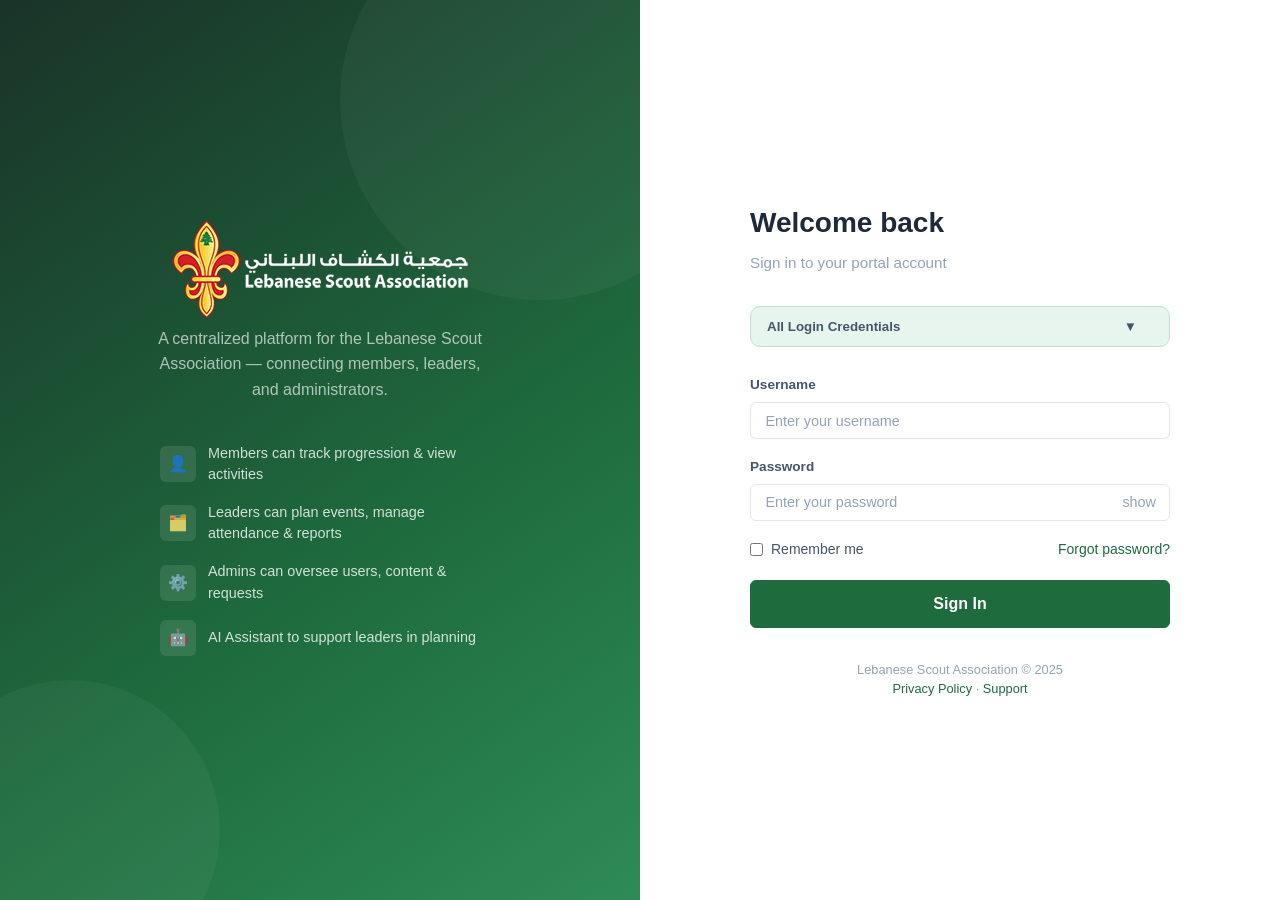
==== commit 564286ab: "ticket #4" ====
--- a/index.html
+++ b/index.html
@@ -79,7 +79,7 @@
                 placeholder="Enter your password" autocomplete="current-password"
                 required
               />
-              <button type="button" class="pw-toggle-btn" onclick="togglePw()">👁️</button>
+              <button type="button" class="pw-toggle-btn" id="pw-toggle-btn" onclick="togglePw()">show</button>
             </div>
           </div>
 
@@ -155,7 +155,10 @@
 
     function togglePw() {
       const pw = document.getElementById('password');
-      pw.type = pw.type === 'password' ? 'text' : 'password';
+      const btn = document.getElementById('pw-toggle-btn');
+      const isHidden = pw.type === 'password';
+      pw.type = isHidden ? 'text' : 'password';
+      btn.textContent = isHidden ? 'hide' : 'show';
     }
 
     // ── Credentials panel ──────────────────────────────────────────────────────
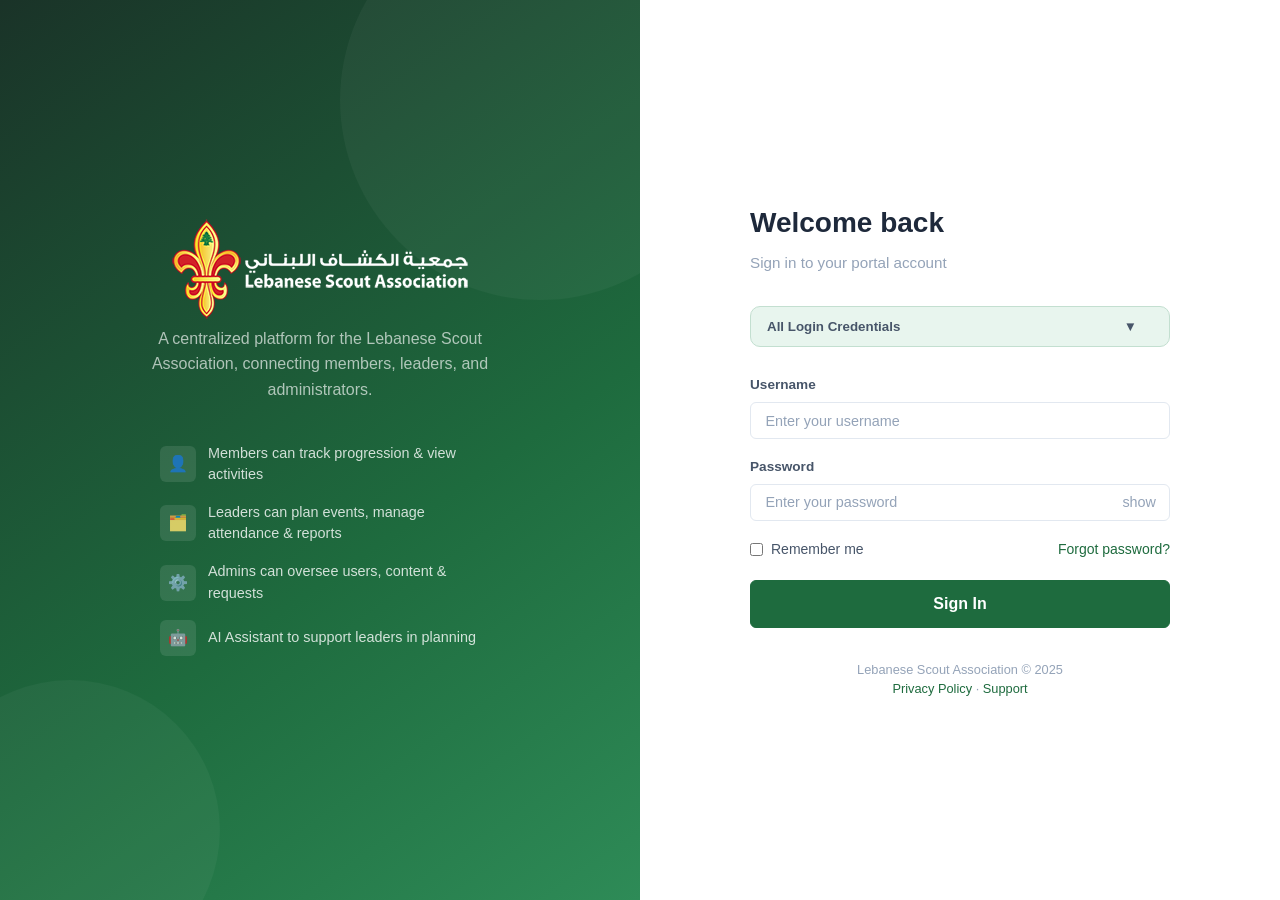
==== commit 5ceb30f3: "ticket #10" ====
--- a/index.html
+++ b/index.html
@@ -13,7 +13,7 @@
     <!-- Branding Side -->
     <div class="login-brand">
       <div class="login-brand-logo"><img src="assets/LSA-logo-header.png" alt="LSA Logo"></div>
-      <p>A centralized platform for the Lebanese Scout Association — connecting members, leaders, and administrators.</p>
+      <p>A centralized platform for the Lebanese Scout Association, connecting members, leaders, and administrators.</p>
 
       <div class="login-brand-features">
         <div class="login-feature">
@@ -208,7 +208,7 @@
         ['gc_finance',              'Financial Commissioner'],
         ['gc_pr_media',             'Commissioner for PR & Media'],
         ['gc_music',                'Music Commissioner'],
-        ['gc_cubs_commissioner',    'Commissioner for Cubs'],
+        ['gc_pinks_commissioner',    'Commissioner for pinks'],
         ['gc_yellows_commissioner', 'Commissioner for Yellows'],
         ['gc_scouts_commissioner',  'Commissioner for Scouts/Guides'],
         ['gc_rovers_commissioner',  'Commissioner for Rovers/Pioneers'],
@@ -220,7 +220,7 @@
         [`${d.prefix}_pr_media`,       `${d.name} — PR & Media`],
         [`${d.prefix}_finance`,        `${d.name} — Finance`],
         [`${d.prefix}_leadership_dev`, `${d.name} — Leadership Dev`],
-        [`${d.prefix}_cubs`,           `${d.name} — Cubs`],
+        [`${d.prefix}_pinks`,           `${d.name} — pinks`],
         [`${d.prefix}_yellows`,        `${d.name} — Yellows`],
         [`${d.prefix}_scouts`,         `${d.name} — Scouts/Guides`],
         [`${d.prefix}_rovers`,         `${d.name} — Rovers/Pioneers`],
@@ -231,7 +231,7 @@
         return [
           [`${p}_group_leader`,      `${dist} ${g.label} — Group Leader`],
           [`${p}_admin_leader`,      `${dist} ${g.label} — Admin Leader`],
-          [`${p}_cubs_leader`,       `${dist} ${g.label} — Cubs Leader`],
+          [`${p}_pinks_leader`,       `${dist} ${g.label} — pinks Leader`],
           [`${p}_yellow_leader`,     `${dist} ${g.label} — Yellow Leader`],
           [`${p}_boyscouts_leader`,  `${dist} ${g.label} — Boy Scouts Leader`],
           [`${p}_girlscouts_leader`, `${dist} ${g.label} — Girl Scouts Leader`],
--- a/styles/shared.css
+++ b/styles/shared.css
@@ -1,6 +1,5 @@
 /* ============================================================
    LSA Scouts Digital Portal — Shared Base Styles
-   (Reset, Design Tokens, Scrollbar, Utilities)
    ============================================================ */
 
 /* 1. Reset */
@@ -70,11 +69,6 @@
   --transition:      0.2s ease;
 }
 
-/* 3. Scrollbar */
-::-webkit-scrollbar { width: 6px; height: 6px; }
-::-webkit-scrollbar-track { background: transparent; }
-::-webkit-scrollbar-thumb { background: var(--border); border-radius: 99px; }
-::-webkit-scrollbar-thumb:hover { background: var(--text-muted); }
 
 /* ============================================================
    MISC UTILITIES
@@ -103,3 +97,891 @@
   background: var(--border-light);
   margin: 1.25rem 0;
 }
+
+/* ============================================================
+   APP SHELL
+   ============================================================ */
+.app {
+  display: flex;
+  min-height: 100vh;
+}
+
+/* --- Sidebar --- */
+.sidebar {
+  width: var(--sidebar-w);
+  background: var(--sidebar-bg);
+  display: flex;
+  flex-direction: column;
+  position: fixed;
+  top: 0; left: 0; bottom: 0;
+  z-index: 100;
+  transition: transform var(--transition);
+}
+
+.sidebar-header {
+  padding: 1.25rem 1.5rem;
+  border-bottom: 1px solid var(--sidebar-border);
+  display: flex;
+  align-items: center;
+  gap: 0.75rem;
+  min-height: var(--header-h);
+}
+
+.sidebar-logo {
+  width: 52px; height: 52px;
+  background: none;
+  display: flex; align-items: center; justify-content: center;
+  font-size: 1.25rem;
+  flex-shrink: 0;
+}
+
+.sidebar-title {
+  color: #fff;
+  font-size: 0.95rem;
+  font-weight: 700;
+  line-height: 1.2;
+}
+.sidebar-title small {
+  display: block;
+  color: var(--sidebar-text);
+  font-size: 0.72rem;
+  font-weight: 400;
+  margin-top: 1px;
+}
+
+.sidebar-nav {
+  flex: 1;
+  padding: 1rem 0;
+  overflow-y: auto;
+}
+
+.nav-section-label {
+  padding: 0.5rem 1.5rem 0.25rem;
+  font-size: 0.7rem;
+  text-transform: uppercase;
+  letter-spacing: 0.08em;
+  color: rgba(168,197,181,0.5);
+  font-weight: 600;
+}
+
+.nav-item {
+  display: flex;
+  align-items: center;
+  gap: 0.75rem;
+  padding: 0.65rem 1.5rem;
+  color: var(--sidebar-text);
+  font-size: 0.9rem;
+  cursor: pointer;
+  border-radius: 0;
+  transition: background var(--transition), color var(--transition);
+  border: none;
+  background: none;
+  width: 100%;
+  text-align: left;
+  position: relative;
+}
+
+.nav-item:hover {
+  background: var(--sidebar-hover);
+  color: #fff;
+}
+
+.nav-item.active {
+  background: var(--sidebar-active-bg);
+  color: var(--sidebar-active);
+}
+
+.nav-item.active::before {
+  content: '';
+  position: absolute;
+  left: 0; top: 0; bottom: 0;
+  width: 3px;
+  background: var(--accent);
+  border-radius: 0 2px 2px 0;
+}
+
+.nav-icon {
+  font-size: 1.1rem;
+  width: 20px;
+  text-align: center;
+  flex-shrink: 0;
+}
+
+.nav-group-label {
+  display: flex;
+  align-items: center;
+  gap: 0.4rem;
+  padding: 0.45rem 1.5rem 0.15rem 1.75rem;
+  font-size: 0.68rem;
+  text-transform: uppercase;
+  letter-spacing: 0.07em;
+  color: rgba(168,197,181,0.55);
+  font-weight: 700;
+  margin-top: 0.2rem;
+}
+
+.nav-sub-item {
+  display: flex;
+  align-items: center;
+  gap: 0.6rem;
+  padding: 0.48rem 1.5rem 0.48rem 2.75rem;
+  color: rgba(212,230,221,0.7);
+  font-size: 0.855rem;
+  cursor: pointer;
+  border: none;
+  background: none;
+  width: 100%;
+  text-align: left;
+  position: relative;
+  transition: background var(--transition), color var(--transition);
+}
+
+.nav-sub-item:hover {
+  background: var(--sidebar-hover);
+  color: #fff;
+}
+
+.nav-sub-item.active {
+  background: var(--sidebar-active-bg);
+  color: var(--sidebar-active);
+}
+
+.nav-sub-item.active::before {
+  content: '';
+  position: absolute;
+  left: 0; top: 0; bottom: 0;
+  width: 3px;
+  background: var(--accent);
+  border-radius: 0 2px 2px 0;
+}
+
+.nav-badge {
+  margin-left: auto;
+  background: var(--danger);
+  color: #fff;
+  font-size: 0.7rem;
+  font-weight: 600;
+  padding: 1px 7px;
+  border-radius: 99px;
+  min-width: 20px;
+  text-align: center;
+}
+
+/* ── Request cards (inbox pending lists, shared across dashboards) ── */
+.request-card {
+  background: var(--surface);
+  border: 1px solid var(--border-light);
+  border-radius: var(--radius);
+  padding: 1.25rem 1.5rem;
+  display: flex;
+  flex-direction: column;
+  gap: 0.75rem;
+  box-shadow: var(--shadow-sm);
+}
+.request-card-header {
+  display: flex;
+  justify-content: space-between;
+  align-items: flex-start;
+  gap: 1rem;
+}
+.request-card h4 { font-size: 1rem; font-weight: 600; }
+.request-card .meta { font-size: 0.82rem; color: var(--text-muted); }
+
+.sidebar-footer {
+  padding: 1rem 1.5rem;
+  border-top: 1px solid var(--sidebar-border);
+}
+
+.sidebar-user {
+  display: flex;
+  align-items: center;
+  gap: 0.75rem;
+}
+
+.sidebar-avatar {
+  width: 36px; height: 36px;
+  background: var(--primary-light);
+  border-radius: 50%;
+  display: flex; align-items: center; justify-content: center;
+  font-size: 0.85rem;
+  font-weight: 700;
+  color: #fff;
+  flex-shrink: 0;
+}
+
+.sidebar-user-info {
+  flex: 1;
+  min-width: 0;
+}
+.sidebar-user-name {
+  color: #fff;
+  font-size: 0.85rem;
+  font-weight: 600;
+  white-space: nowrap;
+  overflow: hidden;
+  text-overflow: ellipsis;
+}
+.sidebar-user-role {
+  color: var(--sidebar-text);
+  font-size: 0.72rem;
+}
+
+.sidebar-logout {
+  background: none;
+  border: none;
+  color: var(--sidebar-text);
+  font-size: 1rem;
+  cursor: pointer;
+  padding: 4px;
+  border-radius: var(--radius-sm);
+  transition: color var(--transition);
+  flex-shrink: 0;
+}
+.sidebar-logout:hover { color: #fff; }
+
+/* --- Main Content --- */
+.main {
+  margin-left: var(--sidebar-w);
+  flex: 1;
+  min-width: 0;
+  display: flex;
+  flex-direction: column;
+}
+
+.header {
+  height: var(--header-h);
+  background: var(--surface);
+  border-bottom: 1px solid var(--border);
+  display: flex;
+  align-items: center;
+  padding: 0 1.75rem;
+  gap: 1rem;
+  position: sticky;
+  top: 0;
+  z-index: 50;
+  box-shadow: var(--shadow-sm);
+}
+
+.header-title {
+  flex: 1;
+}
+.header-title h2 {
+  font-size: 1.1rem;
+  font-weight: 700;
+  color: var(--text);
+}
+.header-title p {
+  font-size: 0.8rem;
+  color: var(--text-muted);
+}
+
+.header-actions {
+  display: flex;
+  align-items: center;
+  gap: 0.5rem;
+}
+
+.icon-btn {
+  width: 38px; height: 38px;
+  border-radius: var(--radius-sm);
+  border: 1px solid var(--border);
+  background: var(--surface);
+  color: var(--text-secondary);
+  font-size: 1rem;
+  display: flex; align-items: center; justify-content: center;
+  cursor: pointer;
+  transition: all var(--transition);
+  position: relative;
+}
+.icon-btn:hover { background: var(--bg); color: var(--text); }
+.icon-btn .badge-dot {
+  position: absolute;
+  top: 6px; right: 6px;
+  width: 8px; height: 8px;
+  background: var(--danger);
+  border-radius: 50%;
+  border: 2px solid var(--surface);
+}
+
+.header-avatar {
+  width: 36px; height: 36px;
+  background: var(--primary-bg);
+  border-radius: 50%;
+  display: flex; align-items: center; justify-content: center;
+  font-size: 0.85rem;
+  font-weight: 700;
+  color: var(--primary);
+  border: 2px solid var(--primary-bg);
+  cursor: pointer;
+}
+
+.content {
+  padding: 1.75rem;
+  flex: 1;
+}
+
+/* ============================================================
+   SECTION VISIBILITY
+   ============================================================ */
+.section { display: none; }
+.section.active { display: block; }
+
+/* ============================================================
+   PAGE HEADER (within content)
+   ============================================================ */
+.page-header {
+  margin-bottom: 1.5rem;
+}
+.page-header h3 {
+  font-size: 1.35rem;
+  font-weight: 700;
+  color: var(--text);
+}
+.page-header p {
+  color: var(--text-muted);
+  font-size: 0.9rem;
+  margin-top: 0.25rem;
+}
+
+/* ============================================================
+   STAT CARDS
+   ============================================================ */
+.stats-grid {
+  display: grid;
+  grid-template-columns: repeat(auto-fit, minmax(200px, 1fr));
+  gap: 1rem;
+  margin-bottom: 1.5rem;
+}
+
+.stat-card {
+  background: var(--surface);
+  border-radius: var(--radius);
+  padding: 1.25rem 1.5rem;
+  box-shadow: var(--shadow-sm);
+  border: 1px solid var(--border-light);
+  display: flex;
+  align-items: flex-start;
+  gap: 1rem;
+}
+
+.stat-icon {
+  width: 44px; height: 44px;
+  border-radius: var(--radius-sm);
+  display: flex; align-items: center; justify-content: center;
+  font-size: 1.25rem;
+  flex-shrink: 0;
+}
+.stat-icon.green  { background: var(--success-light); }
+.stat-icon.blue   { background: var(--info-light); }
+.stat-icon.amber  { background: var(--warning-light); }
+.stat-icon.red    { background: var(--danger-light); }
+.stat-icon.purple { background: #EDE9FE; }
+
+.stat-info { flex: 1; }
+.stat-value {
+  font-size: 1.75rem;
+  font-weight: 700;
+  color: var(--text);
+  line-height: 1;
+}
+.stat-label {
+  font-size: 0.82rem;
+  color: var(--text-muted);
+  margin-top: 0.25rem;
+}
+.stat-change {
+  font-size: 0.78rem;
+  color: var(--success);
+  margin-top: 0.2rem;
+}
+
+/* ============================================================
+   CARDS
+   ============================================================ */
+.card {
+  background: var(--surface);
+  border-radius: var(--radius);
+  border: 1px solid var(--border-light);
+  box-shadow: var(--shadow-sm);
+}
+
+.card-header {
+  padding: 1.1rem 1.5rem;
+  border-bottom: 1px solid var(--border-light);
+  display: flex;
+  align-items: center;
+  justify-content: space-between;
+  gap: 1rem;
+}
+
+.card-title {
+  font-size: 0.95rem;
+  font-weight: 600;
+  color: var(--text);
+}
+
+.card-body {
+  padding: 1.5rem;
+}
+
+.card-footer {
+  padding: 1rem 1.5rem;
+  border-top: 1px solid var(--border-light);
+  background: var(--surface-2);
+  border-radius: 0 0 var(--radius) var(--radius);
+}
+
+/* ============================================================
+   GRID LAYOUTS
+   ============================================================ */
+.grid-2 { display: grid; grid-template-columns: 1fr 1fr; gap: 1.25rem; }
+.grid-3 { display: grid; grid-template-columns: repeat(3, 1fr); gap: 1.25rem; }
+.gap-1 { gap: 1rem; }
+
+/* ============================================================
+   BUTTONS
+   ============================================================ */
+.btn {
+  display: inline-flex;
+  align-items: center;
+  gap: 0.5rem;
+  padding: 0.55rem 1.1rem;
+  border-radius: var(--radius-sm);
+  font-size: 0.875rem;
+  font-weight: 600;
+  border: 1px solid transparent;
+  cursor: pointer;
+  transition: all var(--transition);
+  white-space: nowrap;
+  line-height: 1.4;
+}
+
+.btn-primary {
+  background: var(--primary);
+  color: #fff;
+  border-color: var(--primary);
+}
+.btn-primary:hover { background: var(--primary-dark); border-color: var(--primary-dark); }
+
+.btn-secondary {
+  background: var(--surface);
+  color: var(--text);
+  border-color: var(--border);
+}
+.btn-secondary:hover { background: var(--bg); }
+
+.btn-success {
+  background: var(--success);
+  color: #fff;
+  border-color: var(--success);
+}
+.btn-success:hover { background: #15803D; }
+
+.btn-danger {
+  background: var(--danger);
+  color: #fff;
+  border-color: var(--danger);
+}
+.btn-danger:hover { background: #B91C1C; }
+
+.btn-warning {
+  background: var(--warning);
+  color: #fff;
+  border-color: var(--warning);
+}
+.btn-warning:hover { background: var(--accent-dark); }
+
+.btn-outline-primary {
+  background: transparent;
+  color: var(--primary);
+  border-color: var(--primary);
+}
+.btn-outline-primary:hover { background: var(--primary-bg); }
+
+.btn-sm { padding: 0.35rem 0.75rem; font-size: 0.8rem; }
+.btn-lg { padding: 0.75rem 1.5rem; font-size: 1rem; }
+.btn-full { width: 100%; justify-content: center; }
+.btn-icon { padding: 0.55rem; }
+
+/* ============================================================
+   FORMS
+   ============================================================ */
+.form-group { margin-bottom: 1.1rem; }
+.form-row { display: grid; grid-template-columns: 1fr 1fr; gap: 1rem; margin-bottom: 1.1rem; }
+
+.form-label {
+  display: block;
+  font-size: 0.85rem;
+  font-weight: 600;
+  color: var(--text-secondary);
+  margin-bottom: 0.4rem;
+}
+
+.form-control {
+  width: 100%;
+  padding: 0.6rem 0.9rem;
+  border: 1px solid var(--border);
+  border-radius: var(--radius-sm);
+  font-size: 0.9rem;
+  color: var(--text);
+  background: var(--surface);
+  transition: border-color var(--transition), box-shadow var(--transition);
+  outline: none;
+}
+.form-control:focus {
+  border-color: var(--primary-light);
+  box-shadow: 0 0 0 3px rgba(46,139,87,0.12);
+}
+.form-control::placeholder { color: var(--text-muted); }
+
+textarea.form-control {
+  resize: vertical;
+  min-height: 90px;
+}
+
+select.form-control { cursor: pointer; }
+
+.form-hint {
+  font-size: 0.78rem;
+  color: var(--text-muted);
+  margin-top: 0.3rem;
+}
+
+.input-group {
+  display: flex;
+}
+.input-group .form-control {
+  border-radius: var(--radius-sm) 0 0 var(--radius-sm);
+  flex: 1;
+}
+.input-group .btn {
+  border-radius: 0 var(--radius-sm) var(--radius-sm) 0;
+  border-left: none;
+}
+
+.form-error {
+  color: var(--danger);
+  font-size: 0.8rem;
+  margin-top: 0.25rem;
+  display: none;
+}
+.form-error.show { display: block; }
+
+/* ============================================================
+   BADGES
+   ============================================================ */
+.badge {
+  display: inline-flex;
+  align-items: center;
+  gap: 0.3rem;
+  padding: 0.2rem 0.65rem;
+  border-radius: 99px;
+  font-size: 0.75rem;
+  font-weight: 600;
+}
+.badge-success  { background: var(--success-light);  color: #15803D; }
+.badge-danger   { background: var(--danger-light);   color: #B91C1C; }
+.badge-warning  { background: var(--warning-light);  color: #92400E; }
+.badge-info     { background: var(--info-light);     color: #1D4ED8; }
+.badge-neutral  { background: var(--bg);             color: var(--text-secondary); border: 1px solid var(--border); }
+.badge-primary  { background: var(--primary-bg);     color: var(--primary-dark); }
+
+/* ============================================================
+   TABLES
+   ============================================================ */
+.table-wrapper {
+  overflow-x: auto;
+  border-radius: var(--radius);
+  border: 1px solid var(--border-light);
+}
+
+table {
+  width: 100%;
+  border-collapse: collapse;
+  font-size: 0.875rem;
+}
+
+thead th {
+  background: var(--surface-2);
+  padding: 0.75rem 1rem;
+  text-align: left;
+  font-size: 0.78rem;
+  font-weight: 600;
+  text-transform: uppercase;
+  letter-spacing: 0.05em;
+  color: var(--text-muted);
+  border-bottom: 1px solid var(--border);
+  white-space: nowrap;
+}
+
+tbody td {
+  padding: 0.85rem 1rem;
+  border-bottom: 1px solid var(--border-light);
+  color: var(--text);
+  vertical-align: middle;
+}
+
+tbody tr:last-child td { border-bottom: none; }
+tbody tr:hover td { background: var(--surface-2); }
+
+.td-name { font-weight: 600; }
+.td-muted { color: var(--text-muted); font-size: 0.82rem; }
+
+/* ============================================================
+   ACTIVITY ITEMS
+   ============================================================ */
+.activity-list {
+  display: flex;
+  flex-direction: column;
+  gap: 0;
+}
+
+.activity-item {
+  display: flex;
+  align-items: flex-start;
+  gap: 1rem;
+  padding: 1rem 1.5rem;
+  border-bottom: 1px solid var(--border-light);
+  transition: background var(--transition);
+}
+.activity-item:last-child { border-bottom: none; }
+.activity-item:hover { background: var(--surface-2); }
+
+.activity-dot {
+  width: 10px; height: 10px;
+  border-radius: 50%;
+  margin-top: 5px;
+  flex-shrink: 0;
+}
+.dot-green  { background: var(--success); }
+.dot-blue   { background: var(--info); }
+.dot-amber  { background: var(--accent); }
+.dot-red    { background: var(--danger); }
+
+.activity-info { flex: 1; }
+.activity-title { font-size: 0.9rem; font-weight: 600; color: var(--text); }
+.activity-meta  { font-size: 0.8rem; color: var(--text-muted); margin-top: 0.15rem; }
+
+.activity-time {
+  font-size: 0.78rem;
+  color: var(--text-muted);
+  white-space: nowrap;
+}
+
+
+/* ============================================================
+   ALERTS / TOAST
+   ============================================================ */
+.alert {
+  display: flex;
+  align-items: flex-start;
+  gap: 0.75rem;
+  padding: 0.9rem 1rem;
+  border-radius: var(--radius-sm);
+  font-size: 0.875rem;
+  margin-bottom: 1rem;
+}
+.alert-success { background: var(--success-light); color: #166534; }
+.alert-danger   { background: var(--danger-light);  color: #991B1B; }
+.alert-warning  { background: var(--warning-light); color: #92400E; }
+.alert-info     { background: var(--info-light);    color: #1E40AF; }
+.alert-icon { font-size: 1rem; flex-shrink: 0; }
+
+/* Toast notifications */
+#toast-container {
+  position: fixed;
+  top: 1rem; right: 1rem;
+  z-index: 9999;
+  display: flex;
+  flex-direction: column;
+  gap: 0.5rem;
+}
+
+.toast {
+  min-width: 280px;
+  max-width: 360px;
+  background: var(--text);
+  color: #fff;
+  padding: 0.85rem 1.1rem;
+  border-radius: var(--radius);
+  box-shadow: var(--shadow-lg);
+  display: flex;
+  align-items: flex-start;
+  gap: 0.75rem;
+  animation: slideIn 0.25s ease;
+  font-size: 0.875rem;
+}
+.toast.success { background: var(--success); }
+.toast.danger  { background: var(--danger); }
+.toast.warning { background: var(--warning); }
+
+@keyframes slideIn {
+  from { opacity: 0; transform: translateX(20px); }
+  to   { opacity: 1; transform: translateX(0); }
+}
+
+/* ============================================================
+   MODAL
+   ============================================================ */
+.modal-overlay {
+  position: fixed; inset: 0;
+  background: rgba(0,0,0,0.45);
+  z-index: 200;
+  display: flex;
+  align-items: center;
+  justify-content: center;
+  padding: 1rem;
+  opacity: 0;
+  visibility: hidden;
+  transition: all var(--transition);
+}
+.modal-overlay.open {
+  opacity: 1;
+  visibility: visible;
+}
+
+.modal {
+  background: var(--surface);
+  border-radius: var(--radius-lg);
+  box-shadow: var(--shadow-lg);
+  width: 100%;
+  max-width: 500px;
+  max-height: 90vh;
+  overflow-y: auto;
+  transform: scale(0.95);
+  transition: transform var(--transition);
+}
+.modal-overlay.open .modal { transform: scale(1); }
+
+.modal-header {
+  padding: 1.25rem 1.5rem;
+  border-bottom: 1px solid var(--border-light);
+  display: flex;
+  align-items: center;
+  justify-content: space-between;
+}
+.modal-title { font-size: 1.05rem; font-weight: 700; }
+.modal-close {
+  background: none; border: none;
+  font-size: 1.25rem; color: var(--text-muted);
+  cursor: pointer; line-height: 1;
+  padding: 2px;
+}
+.modal-close:hover { color: var(--text); }
+.modal-body   { padding: 1.5rem; }
+.modal-footer {
+  padding: 1rem 1.5rem;
+  border-top: 1px solid var(--border-light);
+  display: flex; justify-content: flex-end; gap: 0.75rem;
+}
+
+
+/* ============================================================
+   TABS (within sections)
+   ============================================================ */
+.tab-bar {
+  display: flex;
+  gap: 0;
+  border-bottom: 2px solid var(--border);
+  margin-bottom: 1.5rem;
+}
+.tab-btn {
+  padding: 0.6rem 1.1rem;
+  font-size: 0.875rem;
+  font-weight: 500;
+  color: var(--text-muted);
+  background: none;
+  border: none;
+  border-bottom: 2px solid transparent;
+  margin-bottom: -2px;
+  cursor: pointer;
+  transition: all var(--transition);
+}
+.tab-btn:hover { color: var(--text); }
+.tab-btn.active { color: var(--primary); border-bottom-color: var(--primary); font-weight: 600; }
+
+.tab-pane { display: none; }
+.tab-pane.active { display: block; }
+
+/* ============================================================
+   EMPTY STATE
+   ============================================================ */
+.empty-state {
+  text-align: center;
+  padding: 3rem 1rem;
+  color: var(--text-muted);
+}
+.empty-icon { font-size: 3rem; margin-bottom: 0.75rem; opacity: 0.5; }
+.empty-title { font-weight: 600; color: var(--text-secondary); margin-bottom: 0.25rem; }
+
+/* ============================================================
+   CHECKBOX
+   ============================================================ */
+.checkbox-row {
+  display: flex;
+  align-items: center;
+  gap: 0.75rem;
+  padding: 0.6rem 0;
+}
+.checkbox-row input[type="checkbox"] {
+  width: 16px; height: 16px;
+  accent-color: var(--primary);
+  cursor: pointer;
+}
+.checkbox-label { font-size: 0.875rem; color: var(--text); }
+
+
+/* ============================================================
+   NOTIFICATION ITEM
+   ============================================================ */
+.notif-item {
+  display: flex;
+  gap: 1rem;
+  padding: 1rem 1.5rem;
+  border-bottom: 1px solid var(--border-light);
+  align-items: flex-start;
+}
+.notif-item:last-child { border-bottom: none; }
+.notif-item.unread { background: #F0F9F4; }
+.notif-icon {
+  width: 38px; height: 38px;
+  border-radius: 50%;
+  display: flex; align-items: center; justify-content: center;
+  font-size: 1rem;
+  flex-shrink: 0;
+}
+.notif-text { flex: 1; }
+.notif-title { font-size: 0.875rem; font-weight: 600; color: var(--text); }
+.notif-body  { font-size: 0.82rem; color: var(--text-secondary); margin-top: 0.15rem; }
+.notif-time  { font-size: 0.75rem; color: var(--text-muted); margin-top: 0.25rem; }
+
+/* ============================================================
+   MOBILE (hamburger toggle)
+   ============================================================ */
+.sidebar-toggle {
+  display: none;
+  background: none;
+  border: none;
+  font-size: 1.25rem;
+  color: var(--text);
+  cursor: pointer;
+  padding: 4px;
+  margin-right: 0.5rem;
+}
+
+@media (max-width: 768px) {
+  .sidebar-toggle { display: flex; }
+  .sidebar {
+    transform: translateX(calc(-1 * var(--sidebar-w)));
+  }
+  .sidebar.open { transform: translateX(0); }
+  .main { margin-left: 0; }
+  .grid-2, .grid-3 { grid-template-columns: 1fr; }
+  .form-row { grid-template-columns: 1fr; }
+  .stats-grid { grid-template-columns: repeat(2, 1fr); }
+  .content { padding: 1rem; }
+}
+
+@media (max-width: 480px) {
+  .stats-grid { grid-template-columns: 1fr; }
+}
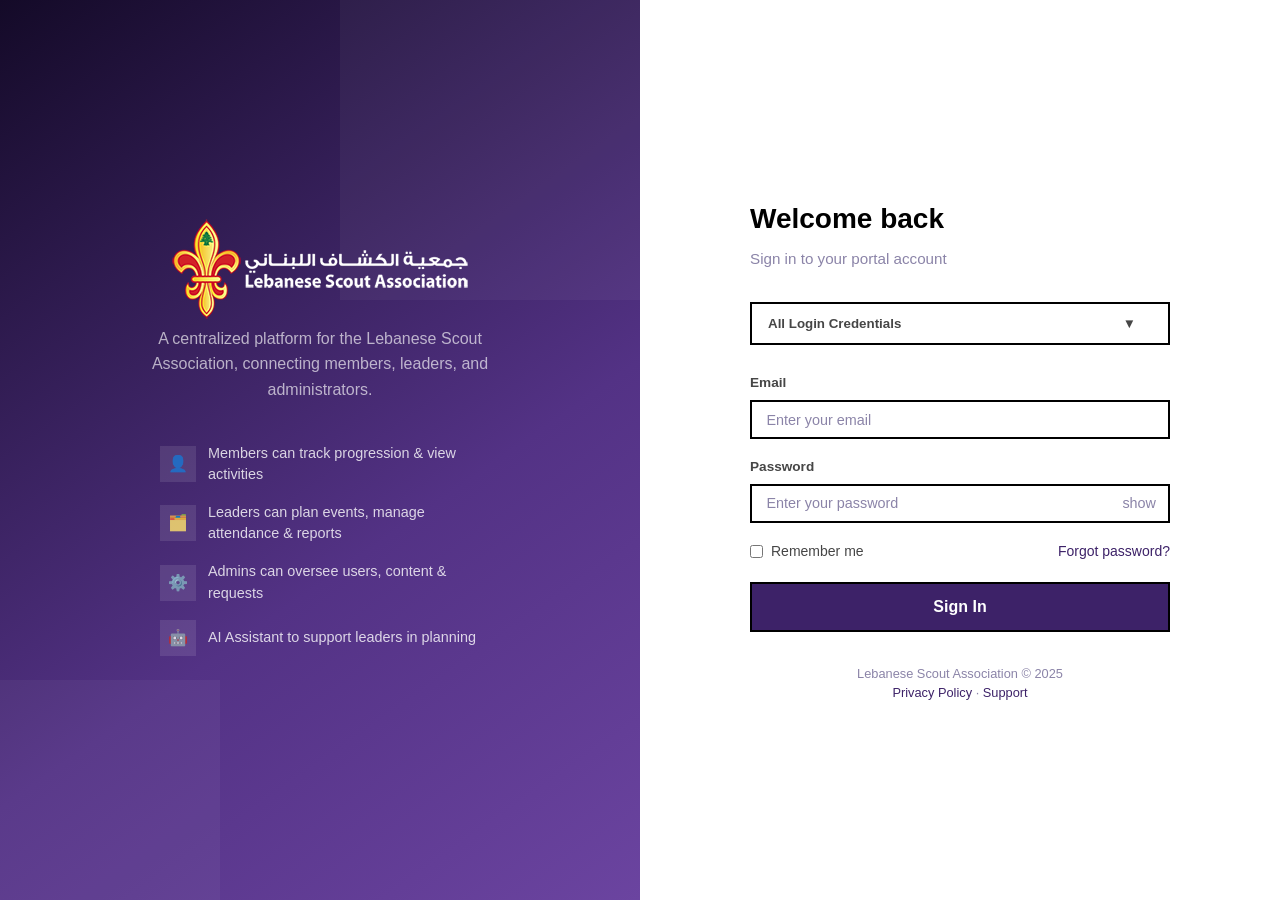
==== commit 255bf792: "ticket #33" ====
--- a/index.html
+++ b/index.html
@@ -49,7 +49,7 @@
           </button>
           <div id="creds-panel" style="display:none;padding:0 1rem 1rem;">
             <div style="font-size:0.8rem;color:var(--text-muted);margin-bottom:0.75rem;">
-              All accounts use password <code style="font-size:0.85rem;">123</code> — click any username to fill the form
+              All accounts use password <code style="font-size:0.85rem;">123</code> — click any email to fill the form
             </div>
             <div id="creds-tabs" style="display:flex;gap:0.25rem;flex-wrap:wrap;margin-bottom:0.75rem;"></div>
             <div id="creds-content" style="max-height:260px;overflow-y:auto;font-size:0.8rem;"></div>
@@ -63,10 +63,10 @@
 
         <form id="login-form" onsubmit="handleLogin(event)">
           <div class="form-group">
-            <label class="form-label" for="username">Username</label>
+            <label class="form-label" for="email">Email</label>
             <input
-              class="form-control" type="text" id="username"
-              placeholder="Enter your username" autocomplete="username"
+              class="form-control" type="email" id="email"
+              placeholder="Enter your email" autocomplete="email"
               required
             />
           </div>
@@ -105,204 +105,6 @@
     </div>
   </div>
 
-  <script>
-    const ADMIN_LEVEL_PAGES = { district: 'district.html', gc: 'gc.html', ec: 'ec.html' };
-    const DASHBOARD_PAGES  = { member: 'member.html', leader: 'leader.html' };
-
-    function getDashboardPage(user) {
-      if (user.dashboard === 'admin') {
-        return ADMIN_LEVEL_PAGES[user.level] || 'admin.html';
-      }
-      return DASHBOARD_PAGES[user.dashboard] || 'index.html';
-    }
-
-    async function handleLogin(e) {
-      e.preventDefault();
-      const btn = document.getElementById('login-btn');
-      const err = document.getElementById('login-error');
-      const username = document.getElementById('username').value.trim().toLowerCase();
-      const password = document.getElementById('password').value;
-
-      err.classList.remove('show');
-      btn.classList.add('loading');
-
-      try {
-        const res = await fetch('/api/auth/login', {
-          method: 'POST',
-          headers: { 'Content-Type': 'application/json' },
-          body: JSON.stringify({ username, password }),
-        });
-        const data = await res.json();
-
-        if (!res.ok) {
-          btn.classList.remove('loading');
-          document.getElementById('login-error-msg').textContent =
-            data.error || 'Invalid username or password.';
-          err.classList.add('show');
-          return;
-        }
-
-        sessionStorage.setItem('lsa_token', data.token);
-        sessionStorage.setItem('lsa_user', JSON.stringify(data.user));
-        window.location.href = getDashboardPage(data.user);
-      } catch (ex) {
-        btn.classList.remove('loading');
-        document.getElementById('login-error-msg').textContent =
-          'Cannot reach server. Make sure the backend is running.';
-        err.classList.add('show');
-      }
-    }
-
-    function togglePw() {
-      const pw = document.getElementById('password');
-      const btn = document.getElementById('pw-toggle-btn');
-      const isHidden = pw.type === 'password';
-      pw.type = isHidden ? 'text' : 'password';
-      btn.textContent = isHidden ? 'hide' : 'show';
-    }
-
-    // ── Credentials panel ──────────────────────────────────────────────────────
-    const DISTRICTS = [
-      { name: 'Beirut',        prefix: 'bei' },
-      { name: 'Bekaa',         prefix: 'bek' },
-      { name: 'Mount Lebanon', prefix: 'mnt' },
-      { name: 'South',         prefix: 'sth' },
-    ];
-    const GROUPS = [
-      { code: 'BEI-B1', label: 'B1',            dist: 0 },
-      { code: 'BEI-B2', label: 'B2',            dist: 0 },
-      { code: 'BEI-B3', label: 'B3',            dist: 0 },
-      { code: 'BEI-B4', label: 'B4',            dist: 0 },
-      { code: 'BEI-B7', label: 'B7',            dist: 0 },
-      { code: 'BEK-Z1', label: 'Z1 (Zahlé)',    dist: 1 },
-      { code: 'BEK-Z2', label: 'Z2',            dist: 1 },
-      { code: 'BEK-Z3', label: 'Z3',            dist: 1 },
-      { code: 'BEK-Z4', label: 'Z4',            dist: 1 },
-      { code: 'BEK-Z5', label: 'Z5',            dist: 1 },
-      { code: 'MNT-B1', label: 'B1 (Brumana)',  dist: 2 },
-      { code: 'MNT-R1', label: 'R1 (Rabieh)',   dist: 2 },
-      { code: 'MNT-A1', label: 'A1 (Aley)',     dist: 2 },
-      { code: 'MNT-M1', label: 'M1 (Monsef)',   dist: 2 },
-      { code: 'STH-S1', label: 'S1 (Saida)',    dist: 3 },
-      { code: 'STH-S4', label: 'S4',            dist: 3 },
-      { code: 'STH-S5', label: 'S5',            dist: 3 },
-      { code: 'STH-S6', label: 'S6',            dist: 3 },
-      { code: 'STH-H1', label: 'H1 (Hasbaya)',  dist: 3 },
-    ];
-
-    const CREDS = {
-      EC: [
-        ['ec_honorary_president',  'Honorary President'],
-        ['ec_president',           'President'],
-        ['ec_vp_general_dev',      'VP of General Development'],
-        ['ec_secretary',           'Secretary'],
-        ['ec_treasurer',           'Treasurer'],
-        ['ec_advisor',             'Advisor'],
-        ['ec_assistant',           'Assistant'],
-      ],
-      GC: [
-        ['gc_general_commissioner', 'General Commissioner'],
-        ['gc_deputy_commissioner',  'Deputy General Commissioner'],
-        ['gc_leadership_dev',       'Commissioner for Leadership Dev'],
-        ['gc_admin',                'Administrative Commissioner'],
-        ['gc_finance',              'Financial Commissioner'],
-        ['gc_pr_media',             'Commissioner for PR & Media'],
-        ['gc_music',                'Music Commissioner'],
-        ['gc_pinks_commissioner',    'Commissioner for pinks'],
-        ['gc_yellows_commissioner', 'Commissioner for Yellows'],
-        ['gc_scouts_commissioner',  'Commissioner for Scouts/Guides'],
-        ['gc_rovers_commissioner',  'Commissioner for Rovers/Pioneers'],
-      ],
-      District: DISTRICTS.flatMap(d => [
-        [`${d.prefix}_commissioner`,   `${d.name} — Commissioner`],
-        [`${d.prefix}_admin`,          `${d.name} — Admin`],
-        [`${d.prefix}_music`,          `${d.name} — Music`],
-        [`${d.prefix}_pr_media`,       `${d.name} — PR & Media`],
-        [`${d.prefix}_finance`,        `${d.name} — Finance`],
-        [`${d.prefix}_leadership_dev`, `${d.name} — Leadership Dev`],
-        [`${d.prefix}_pinks`,           `${d.name} — pinks`],
-        [`${d.prefix}_yellows`,        `${d.name} — Yellows`],
-        [`${d.prefix}_scouts`,         `${d.name} — Scouts/Guides`],
-        [`${d.prefix}_rovers`,         `${d.name} — Rovers/Pioneers`],
-      ]),
-      Group: GROUPS.flatMap(g => {
-        const p = g.code.toLowerCase().replace('-', '_');
-        const dist = DISTRICTS[g.dist].name;
-        return [
-          [`${p}_group_leader`,      `${dist} ${g.label} — Group Leader`],
-          [`${p}_admin_leader`,      `${dist} ${g.label} — Admin Leader`],
-          [`${p}_pinks_leader`,       `${dist} ${g.label} — pinks Leader`],
-          [`${p}_yellow_leader`,     `${dist} ${g.label} — Yellow Leader`],
-          [`${p}_boyscouts_leader`,  `${dist} ${g.label} — Boy Scouts Leader`],
-          [`${p}_girlscouts_leader`, `${dist} ${g.label} — Girl Scouts Leader`],
-          [`${p}_rovers_leader`,     `${dist} ${g.label} — Rovers Leader`],
-          [`${p}_pioneers_leader`,   `${dist} ${g.label} — Pioneers Leader`],
-        ];
-      }),
-    };
-
-    let activeCredsTab = 'EC';
-
-    function toggleCreds() {
-      const panel = document.getElementById('creds-panel');
-      const arrow = document.getElementById('creds-arrow');
-      const open = panel.style.display === 'none';
-      panel.style.display = open ? '' : 'none';
-      arrow.style.transform = open ? 'rotate(180deg)' : '';
-      if (open && !document.getElementById('creds-tabs').children.length) renderCredsTabs();
-    }
-
-    function renderCredsTabs() {
-      const tabs = document.getElementById('creds-tabs');
-      tabs.innerHTML = Object.keys(CREDS).map(k => `
-        <button onclick="switchCredsTab('${k}')" id="ctab-${k}"
-          style="padding:0.25rem 0.65rem;border-radius:4px;border:1px solid var(--border-light);
-                 background:${k===activeCredsTab?'var(--primary)':'var(--surface-alt)'};
-                 color:${k===activeCredsTab?'#fff':'var(--text-secondary)'};
-                 cursor:pointer;font-size:0.75rem;font-weight:500;">
-          ${k}
-        </button>`).join('');
-      renderCredsContent();
-    }
-
-    function switchCredsTab(tab) {
-      activeCredsTab = tab;
-      Object.keys(CREDS).forEach(k => {
-        const btn = document.getElementById('ctab-' + k);
-        if (!btn) return;
-        btn.style.background = k === tab ? 'var(--primary)' : 'var(--surface-alt)';
-        btn.style.color = k === tab ? '#fff' : 'var(--text-secondary)';
-      });
-      renderCredsContent();
-    }
-
-    function renderCredsContent() {
-      const el = document.getElementById('creds-content');
-      el.innerHTML = CREDS[activeCredsTab].map(([u, label]) => `
-        <div onclick="fillCred('${u}')"
-             style="display:flex;justify-content:space-between;align-items:center;
-                    padding:0.3rem 0.4rem;border-radius:4px;cursor:pointer;gap:1rem;"
-             onmouseover="this.style.background='var(--primary-bg)'"
-             onmouseout="this.style.background=''">
-          <span style="color:var(--text-muted);font-size:0.77rem;">${label}</span>
-          <code style="font-size:0.78rem;white-space:nowrap;">${u}</code>
-        </div>`).join('');
-    }
-
-    function fillCred(username) {
-      document.getElementById('username').value = username;
-      document.getElementById('password').value = '123';
-      toggleCreds();
-    }
-
-    // Redirect if already logged in
-    window.addEventListener('load', () => {
-      const token = sessionStorage.getItem('lsa_token');
-      const user  = JSON.parse(sessionStorage.getItem('lsa_user') || 'null');
-      if (token && user) {
-        window.location.href = getDashboardPage(user);
-      }
-    });
-  </script>
+  <script src="scripts/index.js"></script>
 </body>
 </html>
--- a/styles/shared.css
+++ b/styles/shared.css
@@ -19,34 +19,31 @@
 
 /* 2. Design Tokens */
 :root {
-  --primary:         #1E6B3E;
-  --primary-light:   #2E8B57;
-  --primary-lighter: #4DB87A;
-  --primary-bg:      #E8F5EE;
-  --primary-dark:    #155230;
+  --primary:         #3D2268;
+  --primary-light:   #6B44A0;
+  --primary-lighter: #9470C8;
+  --primary-bg:      #ffffff;
+  --primary-dark:    #3D2268;
 
   --accent:          #F59E0B;
   --accent-light:    #FDE68A;
   --accent-dark:     #B45309;
 
-  --bg:              #F2F5F8;
+  --bg:              #ffffff;
   --surface:         #FFFFFF;
-  --surface-2:       #F8FAFC;
-
-  --sidebar-bg:      #1A3328;
-  --sidebar-text:    #A8C5B5;
-  --sidebar-hover:   rgba(255,255,255,0.07);
-  --sidebar-active-bg: rgba(255,255,255,0.13);
-  --sidebar-active:  #FFFFFF;
-  --sidebar-border:  rgba(255,255,255,0.07);
-
-  --text:            #1E293B;
-  --text-secondary:  #475569;
-  --text-muted:      #94A3B8;
-  --text-light:      #CBD5E1;
-
-  --border:          #E2E8F0;
-  --border-light:    #F1F5F9;
+  --surface-2:       #ffffff;
+
+  --sidebar-bg:      #ffffff;
+  --sidebar-text:    #6B44A0;
+  --sidebar-hover:   rgba(83,50,133,0.07);
+  --sidebar-active-bg: rgba(83,50,133,0.1);
+  --sidebar-active:  #533285;
+  --sidebar-border:  #000000;
+
+  --text:            #000000;
+  --text-secondary:  #464646;
+  --text-muted:      #8B84A8;
+  --text-light:      #ffffff;
 
   --danger:          #DC2626;
   --danger-light:    #FEE2E2;
@@ -58,10 +55,11 @@
   --info-light:      #DBEAFE;
 
   --sidebar-w:       260px;
+  --chat-w:          600px;
   --header-h:        64px;
-  --radius-sm:       6px;
-  --radius:          10px;
-  --radius-lg:       16px;
+  --radius-sm:       0;
+  --radius:          0;
+  --radius-lg:       0;
   --shadow-sm:       0 1px 2px rgba(0,0,0,0.05);
   --shadow:          0 1px 3px rgba(0,0,0,0.1), 0 1px 2px rgba(0,0,0,0.06);
   --shadow-md:       0 4px 6px -1px rgba(0,0,0,0.1), 0 2px 4px -1px rgba(0,0,0,0.06);
@@ -110,6 +108,7 @@
 .sidebar {
   width: var(--sidebar-w);
   background: var(--sidebar-bg);
+  border-right: 2px solid var(--sidebar-border);
   display: flex;
   flex-direction: column;
   position: fixed;
@@ -119,12 +118,14 @@
 }
 
 .sidebar-header {
-  padding: 1.25rem 1.5rem;
-  border-bottom: 1px solid var(--sidebar-border);
+  height: var(--header-h);
+  padding: 0 1.5rem;
+  border-bottom: 2px solid #000;
+  background: var(--primary);
   display: flex;
   align-items: center;
   gap: 0.75rem;
-  min-height: var(--header-h);
+  flex-shrink: 0;
 }
 
 .sidebar-logo {
@@ -143,7 +144,7 @@
 }
 .sidebar-title small {
   display: block;
-  color: var(--sidebar-text);
+  color: rgba(255,255,255,0.65);
   font-size: 0.72rem;
   font-weight: 400;
   margin-top: 1px;
@@ -156,12 +157,22 @@
 }
 
 .nav-section-label {
-  padding: 0.5rem 1.5rem 0.25rem;
-  font-size: 0.7rem;
+  display: block;
+  padding: 0.6rem 1.25rem 0.3rem 1.25rem;
+  margin-top: 0.75rem;
+  font-size: 0.65rem;
   text-transform: uppercase;
-  letter-spacing: 0.08em;
-  color: rgba(168,197,181,0.5);
-  font-weight: 600;
+  letter-spacing: 0.12em;
+  color: var(--text);
+  font-weight: 700;
+}
+
+.nav-section-label:not(:first-child) {
+  border-top: 2px solid #000;
+}
+
+.nav-section-label:first-child {
+  margin-top: 0;
 }
 
 .nav-item {
@@ -171,6 +182,7 @@
   padding: 0.65rem 1.5rem;
   color: var(--sidebar-text);
   font-size: 0.9rem;
+  font-weight: 500;
   cursor: pointer;
   border-radius: 0;
   transition: background var(--transition), color var(--transition);
@@ -183,7 +195,7 @@
 
 .nav-item:hover {
   background: var(--sidebar-hover);
-  color: #fff;
+  color: var(--sidebar-active);
 }
 
 .nav-item.active {
@@ -197,7 +209,7 @@
   left: 0; top: 0; bottom: 0;
   width: 3px;
   background: var(--accent);
-  border-radius: 0 2px 2px 0;
+  border-radius: 0;
 }
 
 .nav-icon {
@@ -211,21 +223,22 @@
   display: flex;
   align-items: center;
   gap: 0.4rem;
-  padding: 0.45rem 1.5rem 0.15rem 1.75rem;
-  font-size: 0.68rem;
-  text-transform: uppercase;
-  letter-spacing: 0.07em;
-  color: rgba(168,197,181,0.55);
-  font-weight: 700;
-  margin-top: 0.2rem;
+  padding: 0.3rem 1.5rem 0.1rem 1.75rem;
+  font-size: 0.72rem;
+  text-transform: none;
+  letter-spacing: 0.01em;
+  color: var(--text-muted);
+  font-weight: 600;
+  font-style: italic;
+  margin-top: 0.15rem;
 }
 
 .nav-sub-item {
   display: flex;
   align-items: center;
   gap: 0.6rem;
-  padding: 0.48rem 1.5rem 0.48rem 2.75rem;
-  color: rgba(212,230,221,0.7);
+  padding: 0.3rem 1.5rem 0.3rem 2.75rem;
+  color: var(--text-secondary);
   font-size: 0.855rem;
   cursor: pointer;
   border: none;
@@ -238,7 +251,7 @@
 
 .nav-sub-item:hover {
   background: var(--sidebar-hover);
-  color: #fff;
+  color: var(--sidebar-active);
 }
 
 .nav-sub-item.active {
@@ -252,7 +265,7 @@
   left: 0; top: 0; bottom: 0;
   width: 3px;
   background: var(--accent);
-  border-radius: 0 2px 2px 0;
+  border-radius: 0;
 }
 
 .nav-badge {
@@ -262,7 +275,7 @@
   font-size: 0.7rem;
   font-weight: 600;
   padding: 1px 7px;
-  border-radius: 99px;
+  border-radius: 0;
   min-width: 20px;
   text-align: center;
 }
@@ -270,7 +283,7 @@
 /* ── Request cards (inbox pending lists, shared across dashboards) ── */
 .request-card {
   background: var(--surface);
-  border: 1px solid var(--border-light);
+  border: 2px solid #000;
   border-radius: var(--radius);
   padding: 1.25rem 1.5rem;
   display: flex;
@@ -289,7 +302,7 @@
 
 .sidebar-footer {
   padding: 1rem 1.5rem;
-  border-top: 1px solid var(--sidebar-border);
+  border-top: 2px solid var(--sidebar-border);
 }
 
 .sidebar-user {
@@ -301,7 +314,7 @@
 .sidebar-avatar {
   width: 36px; height: 36px;
   background: var(--primary-light);
-  border-radius: 50%;
+  border-radius: 0;
   display: flex; align-items: center; justify-content: center;
   font-size: 0.85rem;
   font-weight: 700;
@@ -314,7 +327,7 @@
   min-width: 0;
 }
 .sidebar-user-name {
-  color: #fff;
+  color: var(--text);
   font-size: 0.85rem;
   font-weight: 600;
   white-space: nowrap;
@@ -337,7 +350,7 @@
   transition: color var(--transition);
   flex-shrink: 0;
 }
-.sidebar-logout:hover { color: #fff; }
+.sidebar-logout:hover { color: var(--primary); }
 
 /* --- Main Content --- */
 .main {
@@ -350,8 +363,8 @@
 
 .header {
   height: var(--header-h);
-  background: var(--surface);
-  border-bottom: 1px solid var(--border);
+  background: var(--primary);
+  border-bottom: 2px solid #000;
   display: flex;
   align-items: center;
   padding: 0 1.75rem;
@@ -368,11 +381,60 @@
 .header-title h2 {
   font-size: 1.1rem;
   font-weight: 700;
-  color: var(--text);
+  color: #fff;
 }
 .header-title p {
   font-size: 0.8rem;
-  color: var(--text-muted);
+  color: rgba(255,255,255,0.65);
+}
+
+.chat-toggle {
+  display: flex;
+  background: none;
+  border: none;
+  font-size: 1.25rem;
+  color: #fff;
+  cursor: pointer;
+  padding: 4px;
+  flex-shrink: 0;
+}
+.chat-toggle:hover { color: rgba(255,255,255,0.75); }
+.chat-active .chat-toggle { display: none; }
+
+/* --- Chat Panel --- */
+.main.chat-open { margin-right: var(--chat-w); }
+
+.chat-panel {
+  width: clamp(260px, calc(100vw - 3.5rem), var(--chat-w));
+  position: fixed;
+  top: 0; right: 0; bottom: 0;
+  background: var(--surface);
+  border-left: 2px solid #000;
+  z-index: 100;
+  display: flex;
+  flex-direction: column;
+  transform: translateX(100%);
+  transition: transform var(--transition);
+  overflow: hidden;
+}
+.chat-panel.open { transform: translateX(0); }
+
+.chat-panel-header {
+  height: var(--header-h);
+  padding: 0 1.5rem;
+  border-bottom: 2px solid #000;
+  background: var(--primary);
+  display: flex;
+  align-items: center;
+  justify-content: space-between;
+  flex-shrink: 0;
+}
+.chat-panel-title { font-size: 1rem; font-weight: 700; color: #fff; }
+
+.chat-panel-body {
+  flex: 1;
+  overflow-y: auto;
+  padding: 1.5rem;
 }
 
 .header-actions {
@@ -384,34 +446,34 @@
 .icon-btn {
   width: 38px; height: 38px;
   border-radius: var(--radius-sm);
-  border: 1px solid var(--border);
-  background: var(--surface);
-  color: var(--text-secondary);
+  border: 2px solid #000;
+  background: rgba(255,255,255,0.1);
+  color: #fff;
   font-size: 1rem;
   display: flex; align-items: center; justify-content: center;
   cursor: pointer;
   transition: all var(--transition);
   position: relative;
 }
-.icon-btn:hover { background: var(--bg); color: var(--text); }
+.icon-btn:hover { background: rgba(255,255,255,0.2); color: #fff; }
 .icon-btn .badge-dot {
   position: absolute;
   top: 6px; right: 6px;
   width: 8px; height: 8px;
-  background: var(--danger);
-  border-radius: 50%;
-  border: 2px solid var(--surface);
+  background: var(--accent);
+  border-radius: 0;
+  border: 2px solid #000;
 }
 
 .header-avatar {
   width: 36px; height: 36px;
-  background: var(--primary-bg);
-  border-radius: 50%;
+  background: rgba(255,255,255,0.15);
+  border-radius: 0;
   display: flex; align-items: center; justify-content: center;
   font-size: 0.85rem;
   font-weight: 700;
-  color: var(--primary);
-  border: 2px solid var(--primary-bg);
+  color: #fff;
+  border: 2px solid #000;
   cursor: pointer;
 }
 
@@ -458,7 +520,7 @@
   border-radius: var(--radius);
   padding: 1.25rem 1.5rem;
   box-shadow: var(--shadow-sm);
-  border: 1px solid var(--border-light);
+  border: 2px solid #000;
   display: flex;
   align-items: flex-start;
   gap: 1rem;
@@ -501,13 +563,13 @@
 .card {
   background: var(--surface);
   border-radius: var(--radius);
-  border: 1px solid var(--border-light);
+  border: 2px solid #000;
   box-shadow: var(--shadow-sm);
 }
 
 .card-header {
   padding: 1.1rem 1.5rem;
-  border-bottom: 1px solid var(--border-light);
+  border-bottom: 2px solid #000;
   display: flex;
   align-items: center;
   justify-content: space-between;
@@ -526,9 +588,9 @@
 
 .card-footer {
   padding: 1rem 1.5rem;
-  border-top: 1px solid var(--border-light);
+  border-top: 2px solid #000;
   background: var(--surface-2);
-  border-radius: 0 0 var(--radius) var(--radius);
+  border-radius: 0;
 }
 
 /* ============================================================
@@ -549,7 +611,7 @@
   border-radius: var(--radius-sm);
   font-size: 0.875rem;
   font-weight: 600;
-  border: 1px solid transparent;
+  border: 2px solid #000;
   cursor: pointer;
   transition: all var(--transition);
   white-space: nowrap;
@@ -559,42 +621,42 @@
 .btn-primary {
   background: var(--primary);
   color: #fff;
-  border-color: var(--primary);
-}
-.btn-primary:hover { background: var(--primary-dark); border-color: var(--primary-dark); }
+  border-color: #000;
+}
+.btn-primary:hover { background: var(--primary-dark); border-color: #000; }
 
 .btn-secondary {
   background: var(--surface);
   color: var(--text);
-  border-color: var(--border);
+  border-color: #000;
 }
 .btn-secondary:hover { background: var(--bg); }
 
 .btn-success {
   background: var(--success);
   color: #fff;
-  border-color: var(--success);
+  border-color: #000;
 }
 .btn-success:hover { background: #15803D; }
 
 .btn-danger {
   background: var(--danger);
   color: #fff;
-  border-color: var(--danger);
+  border-color: #000;
 }
 .btn-danger:hover { background: #B91C1C; }
 
 .btn-warning {
   background: var(--warning);
   color: #fff;
-  border-color: var(--warning);
+  border-color: #000;
 }
 .btn-warning:hover { background: var(--accent-dark); }
 
 .btn-outline-primary {
   background: transparent;
   color: var(--primary);
-  border-color: var(--primary);
+  border-color: #000;
 }
 .btn-outline-primary:hover { background: var(--primary-bg); }
 
@@ -620,7 +682,7 @@
 .form-control {
   width: 100%;
   padding: 0.6rem 0.9rem;
-  border: 1px solid var(--border);
+  border: 2px solid #000;
   border-radius: var(--radius-sm);
   font-size: 0.9rem;
   color: var(--text);
@@ -629,8 +691,8 @@
   outline: none;
 }
 .form-control:focus {
-  border-color: var(--primary-light);
-  box-shadow: 0 0 0 3px rgba(46,139,87,0.12);
+  border-color: #000;
+  box-shadow: 0 0 0 3px rgba(83,50,133,0.15);
 }
 .form-control::placeholder { color: var(--text-muted); }
 
@@ -651,11 +713,11 @@
   display: flex;
 }
 .input-group .form-control {
-  border-radius: var(--radius-sm) 0 0 var(--radius-sm);
+  border-radius: 0;
   flex: 1;
 }
 .input-group .btn {
-  border-radius: 0 var(--radius-sm) var(--radius-sm) 0;
+  border-radius: 0;
   border-left: none;
 }
 
@@ -675,7 +737,7 @@
   align-items: center;
   gap: 0.3rem;
   padding: 0.2rem 0.65rem;
-  border-radius: 99px;
+  border-radius: 0;
   font-size: 0.75rem;
   font-weight: 600;
 }
@@ -683,7 +745,7 @@
 .badge-danger   { background: var(--danger-light);   color: #B91C1C; }
 .badge-warning  { background: var(--warning-light);  color: #92400E; }
 .badge-info     { background: var(--info-light);     color: #1D4ED8; }
-.badge-neutral  { background: var(--bg);             color: var(--text-secondary); border: 1px solid var(--border); }
+.badge-neutral  { background: var(--bg);             color: var(--text-secondary); border: 2px solid #000; }
 .badge-primary  { background: var(--primary-bg);     color: var(--primary-dark); }
 
 /* ============================================================
@@ -692,7 +754,10 @@
 .table-wrapper {
   overflow-x: auto;
   border-radius: var(--radius);
-  border: 1px solid var(--border-light);
+  border: 2px solid #000;
+}
+.card > .table-wrapper {
+  border: none;
 }
 
 table {
@@ -710,13 +775,13 @@
   text-transform: uppercase;
   letter-spacing: 0.05em;
   color: var(--text-muted);
-  border-bottom: 1px solid var(--border);
+  border-bottom: 2px solid #000;
   white-space: nowrap;
 }
 
 tbody td {
   padding: 0.85rem 1rem;
-  border-bottom: 1px solid var(--border-light);
+  border-bottom: 2px solid #000;
   color: var(--text);
   vertical-align: middle;
 }
@@ -741,7 +806,7 @@
   align-items: flex-start;
   gap: 1rem;
   padding: 1rem 1.5rem;
-  border-bottom: 1px solid var(--border-light);
+  border-bottom: 2px solid #000;
   transition: background var(--transition);
 }
 .activity-item:last-child { border-bottom: none; }
@@ -749,7 +814,7 @@
 
 .activity-dot {
   width: 10px; height: 10px;
-  border-radius: 50%;
+  border-radius: 0;
   margin-top: 5px;
   flex-shrink: 0;
 }
@@ -855,7 +920,7 @@
 
 .modal-header {
   padding: 1.25rem 1.5rem;
-  border-bottom: 1px solid var(--border-light);
+  border-bottom: 2px solid #000;
   display: flex;
   align-items: center;
   justify-content: space-between;
@@ -871,7 +936,7 @@
 .modal-body   { padding: 1.5rem; }
 .modal-footer {
   padding: 1rem 1.5rem;
-  border-top: 1px solid var(--border-light);
+  border-top: 2px solid #000;
   display: flex; justify-content: flex-end; gap: 0.75rem;
 }
 
@@ -882,7 +947,7 @@
 .tab-bar {
   display: flex;
   gap: 0;
-  border-bottom: 2px solid var(--border);
+  border-bottom: 2px solid #000;
   margin-bottom: 1.5rem;
 }
 .tab-btn {
@@ -898,7 +963,7 @@
   transition: all var(--transition);
 }
 .tab-btn:hover { color: var(--text); }
-.tab-btn.active { color: var(--primary); border-bottom-color: var(--primary); font-weight: 600; }
+.tab-btn.active { color: var(--primary); border-bottom-color: #000; font-weight: 600; }
 
 .tab-pane { display: none; }
 .tab-pane.active { display: block; }
@@ -938,14 +1003,14 @@
   display: flex;
   gap: 1rem;
   padding: 1rem 1.5rem;
-  border-bottom: 1px solid var(--border-light);
+  border-bottom: 2px solid #000;
   align-items: flex-start;
 }
 .notif-item:last-child { border-bottom: none; }
-.notif-item.unread { background: #F0F9F4; }
+.notif-item.unread { background: var(--primary-bg); }
 .notif-icon {
   width: 38px; height: 38px;
-  border-radius: 50%;
+  border-radius: 0;
   display: flex; align-items: center; justify-content: center;
   font-size: 1rem;
   flex-shrink: 0;
@@ -956,30 +1021,50 @@
 .notif-time  { font-size: 0.75rem; color: var(--text-muted); margin-top: 0.25rem; }
 
 /* ============================================================
-   MOBILE (hamburger toggle)
+   PANEL BACKDROP (sidebar + chat overlay dismiss)
+   ============================================================ */
+.panel-backdrop {
+  display: none;
+  position: fixed;
+  inset: 0;
+  background: rgba(0, 0, 0, 0.4);
+  z-index: 99;
+  cursor: pointer;
+}
+@media (orientation: portrait) {
+  .panel-backdrop.open { display: block; }
+}
+
+/* ============================================================
+   SIDEBAR — orientation-based (portrait = overlay, landscape = push)
    ============================================================ */
 .sidebar-toggle {
   display: none;
   background: none;
   border: none;
   font-size: 1.25rem;
-  color: var(--text);
+  color: #fff;
   cursor: pointer;
   padding: 4px;
   margin-right: 0.5rem;
 }
 
-@media (max-width: 768px) {
+@media (orientation: portrait) {
   .sidebar-toggle { display: flex; }
-  .sidebar {
-    transform: translateX(calc(-1 * var(--sidebar-w)));
-  }
+  .sidebar { transform: translateX(calc(-1 * var(--sidebar-w))); }
   .sidebar.open { transform: translateX(0); }
   .main { margin-left: 0; }
+}
+
+/* ============================================================
+   LAYOUT — pixel breakpoint for content/grid reflow
+   ============================================================ */
+@media (max-width: 768px) {
   .grid-2, .grid-3 { grid-template-columns: 1fr; }
   .form-row { grid-template-columns: 1fr; }
   .stats-grid { grid-template-columns: repeat(2, 1fr); }
   .content { padding: 1rem; }
+  .chat-panel { z-index: 150; }
 }
 
 @media (max-width: 480px) {
--- a/styles/index.css
+++ b/styles/index.css
@@ -9,7 +9,7 @@
 }
 
 .login-brand {
-  background: linear-gradient(145deg, #1A3328 0%, #1E6B3E 60%, #2E8B57 100%);
+  background: linear-gradient(145deg, #140A28 0%, #533285 60%, #6B44A0 100%);
   display: flex;
   flex-direction: column;
   align-items: center;
@@ -23,7 +23,7 @@
   content: '';
   position: absolute;
   width: 400px; height: 400px;
-  border-radius: 50%;
+  border-radius: 0;
   background: rgba(255,255,255,0.04);
   top: -100px; right: -100px;
 }
@@ -31,7 +31,7 @@
   content: '';
   position: absolute;
   width: 300px; height: 300px;
-  border-radius: 50%;
+  border-radius: 0;
   background: rgba(255,255,255,0.04);
   bottom: -80px; left: -80px;
 }
@@ -112,7 +112,7 @@
 
 .login-demo-box {
   background: var(--primary-bg);
-  border: 1px solid #c3dfd0;
+  border: 2px solid #000;
   border-radius: var(--radius);
   padding: 1rem 1.25rem;
   margin-bottom: 1.75rem;
@@ -145,7 +145,7 @@
   border-radius: var(--radius-sm);
   font-size: 0.875rem;
   font-weight: 600;
-  border: 1px solid transparent;
+  border: 2px solid #000;
   cursor: pointer;
   transition: all var(--transition);
   white-space: nowrap;
@@ -155,9 +155,9 @@
 .btn-primary {
   background: var(--primary);
   color: #fff;
-  border-color: var(--primary);
-}
-.btn-primary:hover { background: var(--primary-dark); border-color: var(--primary-dark); }
+  border-color: #000;
+}
+.btn-primary:hover { background: var(--primary-dark); border-color: #000; }
 
 .btn-full { width: 100%; justify-content: center; }
 .btn-lg { padding: 0.75rem 1.5rem; font-size: 1rem; }
@@ -178,7 +178,7 @@
 .form-control {
   width: 100%;
   padding: 0.6rem 0.9rem;
-  border: 1px solid var(--border);
+  border: 2px solid #000;
   border-radius: var(--radius-sm);
   font-size: 0.9rem;
   color: var(--text);
@@ -187,8 +187,8 @@
   outline: none;
 }
 .form-control:focus {
-  border-color: var(--primary-light);
-  box-shadow: 0 0 0 3px rgba(46,139,87,0.12);
+  border-color: #000;
+  box-shadow: 0 0 0 3px rgba(83,50,133,0.15);
 }
 .form-control::placeholder { color: var(--text-muted); }
 
@@ -220,7 +220,7 @@
 /* ============================================================
    TABLET — stack brand on top, form below (two rows)
    ============================================================ */
-@media (max-width: 900px) {
+@media (max-width: 769px) {
   .login-page {
     grid-template-columns: 1fr;
     min-height: 100dvh;
@@ -317,7 +317,7 @@
   display: none;
   width: 56px; height: 56px;
   background: var(--primary-bg);
-  border-radius: 50%;
+  border-radius: 0;
   align-items: center; justify-content: center;
   font-size: 1.75rem;
   margin-bottom: 1.5rem;
@@ -371,7 +371,7 @@
   width: 16px; height: 16px;
   border: 2px solid rgba(255,255,255,0.4);
   border-top-color: #fff;
-  border-radius: 50%;
+  border-radius: 0;
   animation: spin 0.6s linear infinite;
 }
 @keyframes spin { to { transform: rotate(360deg); } }
